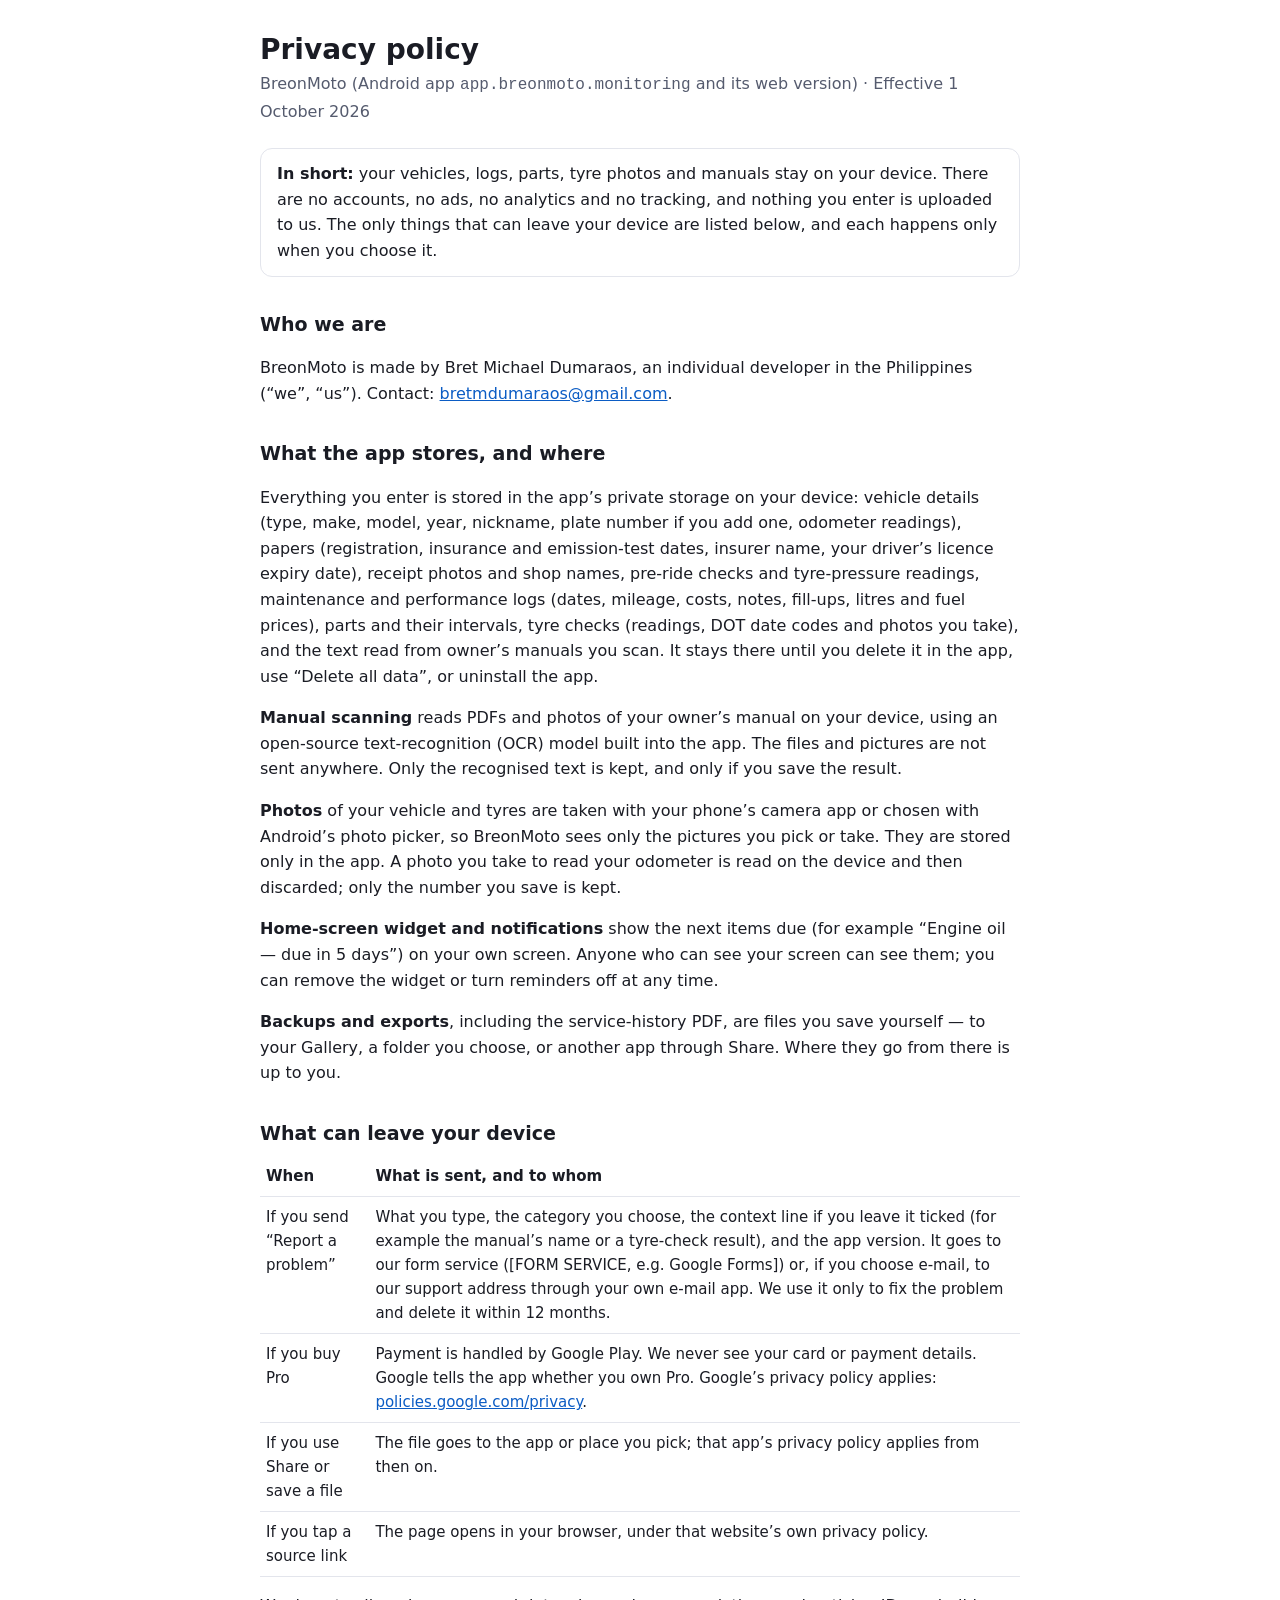
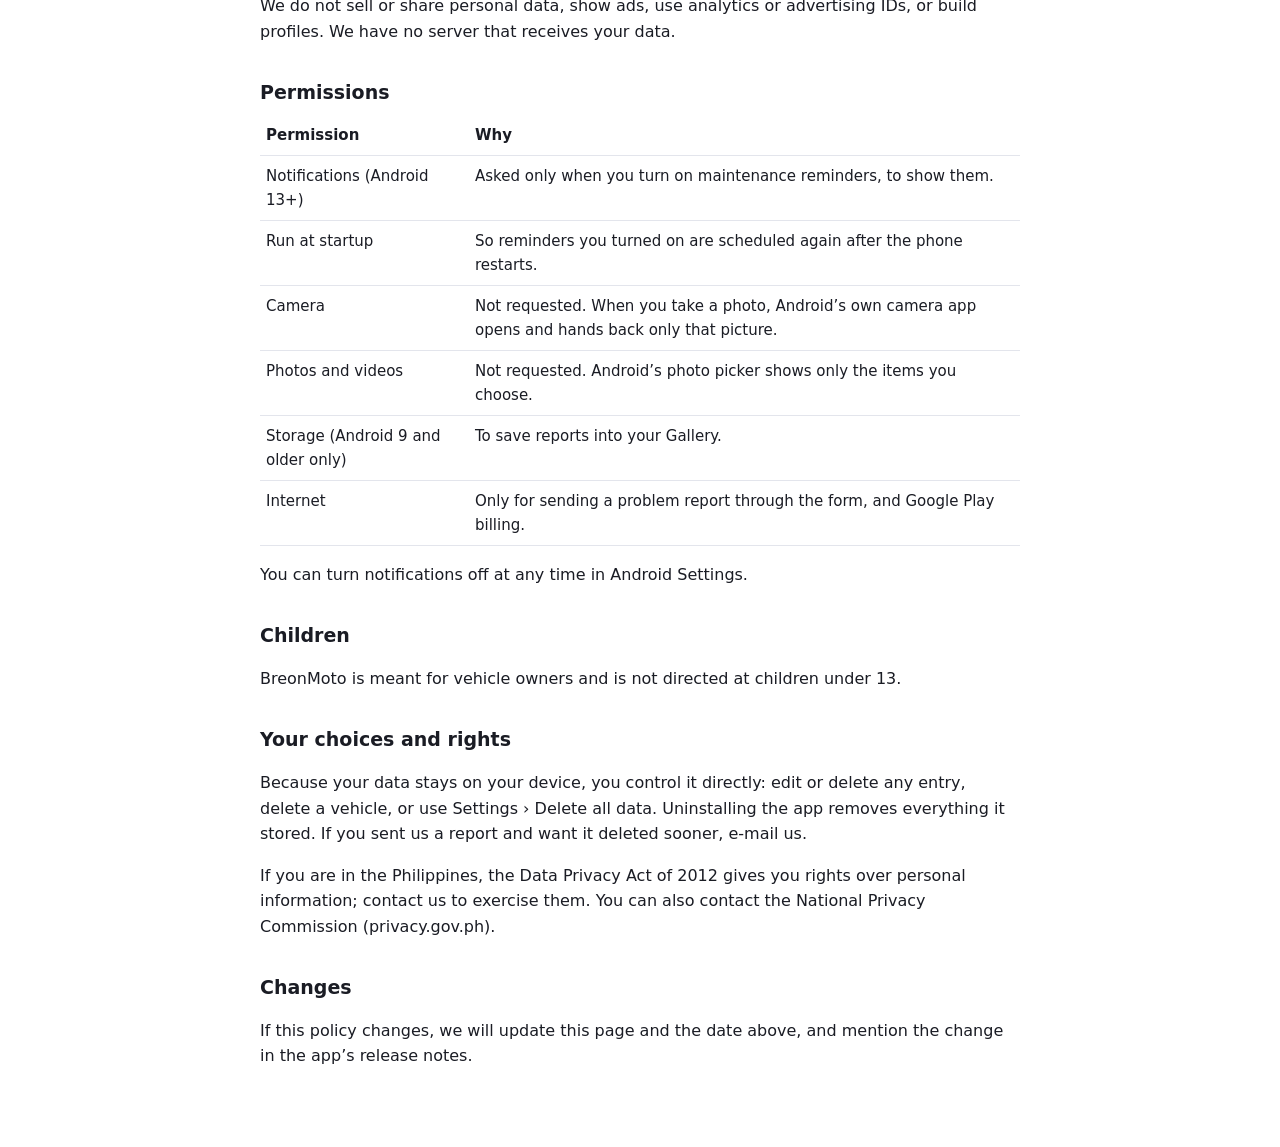
==== privacy.html @ 991e26ab "Add files via upload" ====
<!doctype html>
<html lang="en">
<head>
<meta charset="utf-8">
<meta name="viewport" content="width=device-width, initial-scale=1">
<title>Privacy policy · BreonMoto</title>
<style>
  :root { color-scheme: light dark; --fg: #1a1c24; --muted: #555b6e; --bg: #ffffff; --line: #e3e5ec; --accent: #0b5cc4; }
  @media (prefers-color-scheme: dark) { :root { --fg: #eef0f8; --muted: #a0a8c0; --bg: #0f1115; --line: #2a303b; --accent: #3fa9f5; } }
  body { margin: 0; background: var(--bg); color: var(--fg); font: 16px/1.6 system-ui, -apple-system, "Segoe UI", Roboto, sans-serif; }
  main { max-width: 760px; margin: 0 auto; padding: 32px 20px 64px; }
  h1 { font-size: 28px; line-height: 1.25; margin: 0 0 4px; }
  h2 { font-size: 19px; margin: 32px 0 8px; }
  .meta { color: var(--muted); margin: 0 0 24px; }
  a { color: var(--accent); }
  table { width: 100%; border-collapse: collapse; font-size: 15px; margin: 8px 0; }
  th, td { text-align: left; vertical-align: top; padding: 8px 6px; border-bottom: 1px solid var(--line); }
  .box { border: 1px solid var(--line); border-radius: 12px; padding: 12px 16px; }
</style>
</head>
<body>
<main>
<h1>Privacy policy</h1>
<p class="meta">BreonMoto (Android app <code>app.breonmoto.monitoring</code> and its web version) · Effective 1 October 2026</p>

<div class="box"><b>In short:</b> your vehicles, logs, parts, tyre photos and manuals stay on your device. There are no accounts, no ads, no analytics and no tracking, and nothing you enter is uploaded to us. The only things that can leave your device are listed below, and each happens only when you choose it.</div>

<h2>Who we are</h2>
<p>BreonMoto is made by Bret Michael Dumaraos, an individual developer in the Philippines (“we”, “us”). Contact: <a href="mailto:bretmdumaraos@gmail.com">bretmdumaraos@gmail.com</a>.</p>

<h2>What the app stores, and where</h2>
<p>Everything you enter is stored in the app’s private storage on your device: vehicle details (type, make, model, year, nickname, plate number if you add one, odometer readings), papers (registration, insurance and emission-test dates, insurer name, your driver’s licence expiry date), receipt photos and shop names, pre-ride checks and tyre-pressure readings, maintenance and performance logs (dates, mileage, costs, notes, fill-ups, litres and fuel prices), parts and their intervals, tyre checks (readings, DOT date codes and photos you take), and the text read from owner’s manuals you scan. It stays there until you delete it in the app, use “Delete all data”, or uninstall the app.</p>
<p><b>Manual scanning</b> reads PDFs and photos of your owner’s manual on your device, using an open-source text-recognition (OCR) model built into the app. The files and pictures are not sent anywhere. Only the recognised text is kept, and only if you save the result.</p>
<p><b>Photos</b> of your vehicle and tyres are taken with your phone’s camera app or chosen with Android’s photo picker, so BreonMoto sees only the pictures you pick or take. They are stored only in the app. A photo you take to read your odometer is read on the device and then discarded; only the number you save is kept.</p>
<p><b>Home-screen widget and notifications</b> show the next items due (for example “Engine oil — due in 5 days”) on your own screen. Anyone who can see your screen can see them; you can remove the widget or turn reminders off at any time.</p>
<p><b>Backups and exports</b>, including the service-history PDF, are files you save yourself — to your Gallery, a folder you choose, or another app through Share. Where they go from there is up to you.</p>

<h2>What can leave your device</h2>
<table>
  <tr><th>When</th><th>What is sent, and to whom</th></tr>
  <tr><td>If you send “Report a problem”</td><td>What you type, the category you choose, the context line if you leave it ticked (for example the manual’s name or a tyre-check result), and the app version. It goes to our form service ([FORM SERVICE, e.g. Google Forms]) or, if you choose e-mail, to our support address through your own e-mail app. We use it only to fix the problem and delete it within 12 months.</td></tr>
  <tr><td>If you buy Pro</td><td>Payment is handled by Google Play. We never see your card or payment details. Google tells the app whether you own Pro. Google’s privacy policy applies: <a href="https://policies.google.com/privacy">policies.google.com/privacy</a>.</td></tr>
  <tr><td>If you use Share or save a file</td><td>The file goes to the app or place you pick; that app’s privacy policy applies from then on.</td></tr>
  <tr><td>If you tap a source link</td><td>The page opens in your browser, under that website’s own privacy policy.</td></tr>
</table>
<p>We do not sell or share personal data, show ads, use analytics or advertising IDs, or build profiles. We have no server that receives your data.</p>

<h2>Permissions</h2>
<table>
  <tr><th>Permission</th><th>Why</th></tr>
  <tr><td>Notifications (Android 13+)</td><td>Asked only when you turn on maintenance reminders, to show them.</td></tr>
  <tr><td>Run at startup</td><td>So reminders you turned on are scheduled again after the phone restarts.</td></tr>
  <tr><td>Camera</td><td>Not requested. When you take a photo, Android’s own camera app opens and hands back only that picture.</td></tr>
  <tr><td>Photos and videos</td><td>Not requested. Android’s photo picker shows only the items you choose.</td></tr>
  <tr><td>Storage (Android 9 and older only)</td><td>To save reports into your Gallery.</td></tr>
  <tr><td>Internet</td><td>Only for sending a problem report through the form, and Google Play billing.</td></tr>
</table>
<p>You can turn notifications off at any time in Android Settings.</p>

<h2>Children</h2>
<p>BreonMoto is meant for vehicle owners and is not directed at children under 13.</p>

<h2>Your choices and rights</h2>
<p>Because your data stays on your device, you control it directly: edit or delete any entry, delete a vehicle, or use Settings › Delete all data. Uninstalling the app removes everything it stored. If you sent us a report and want it deleted sooner, e-mail us.</p>
<p>If you are in the Philippines, the Data Privacy Act of 2012 gives you rights over personal information; contact us to exercise them. You can also contact the National Privacy Commission (privacy.gov.ph).</p>

<h2>Changes</h2>
<p>If this policy changes, we will update this page and the date above, and mention the change in the app’s release notes.</p>
</main>
</body>
</html>
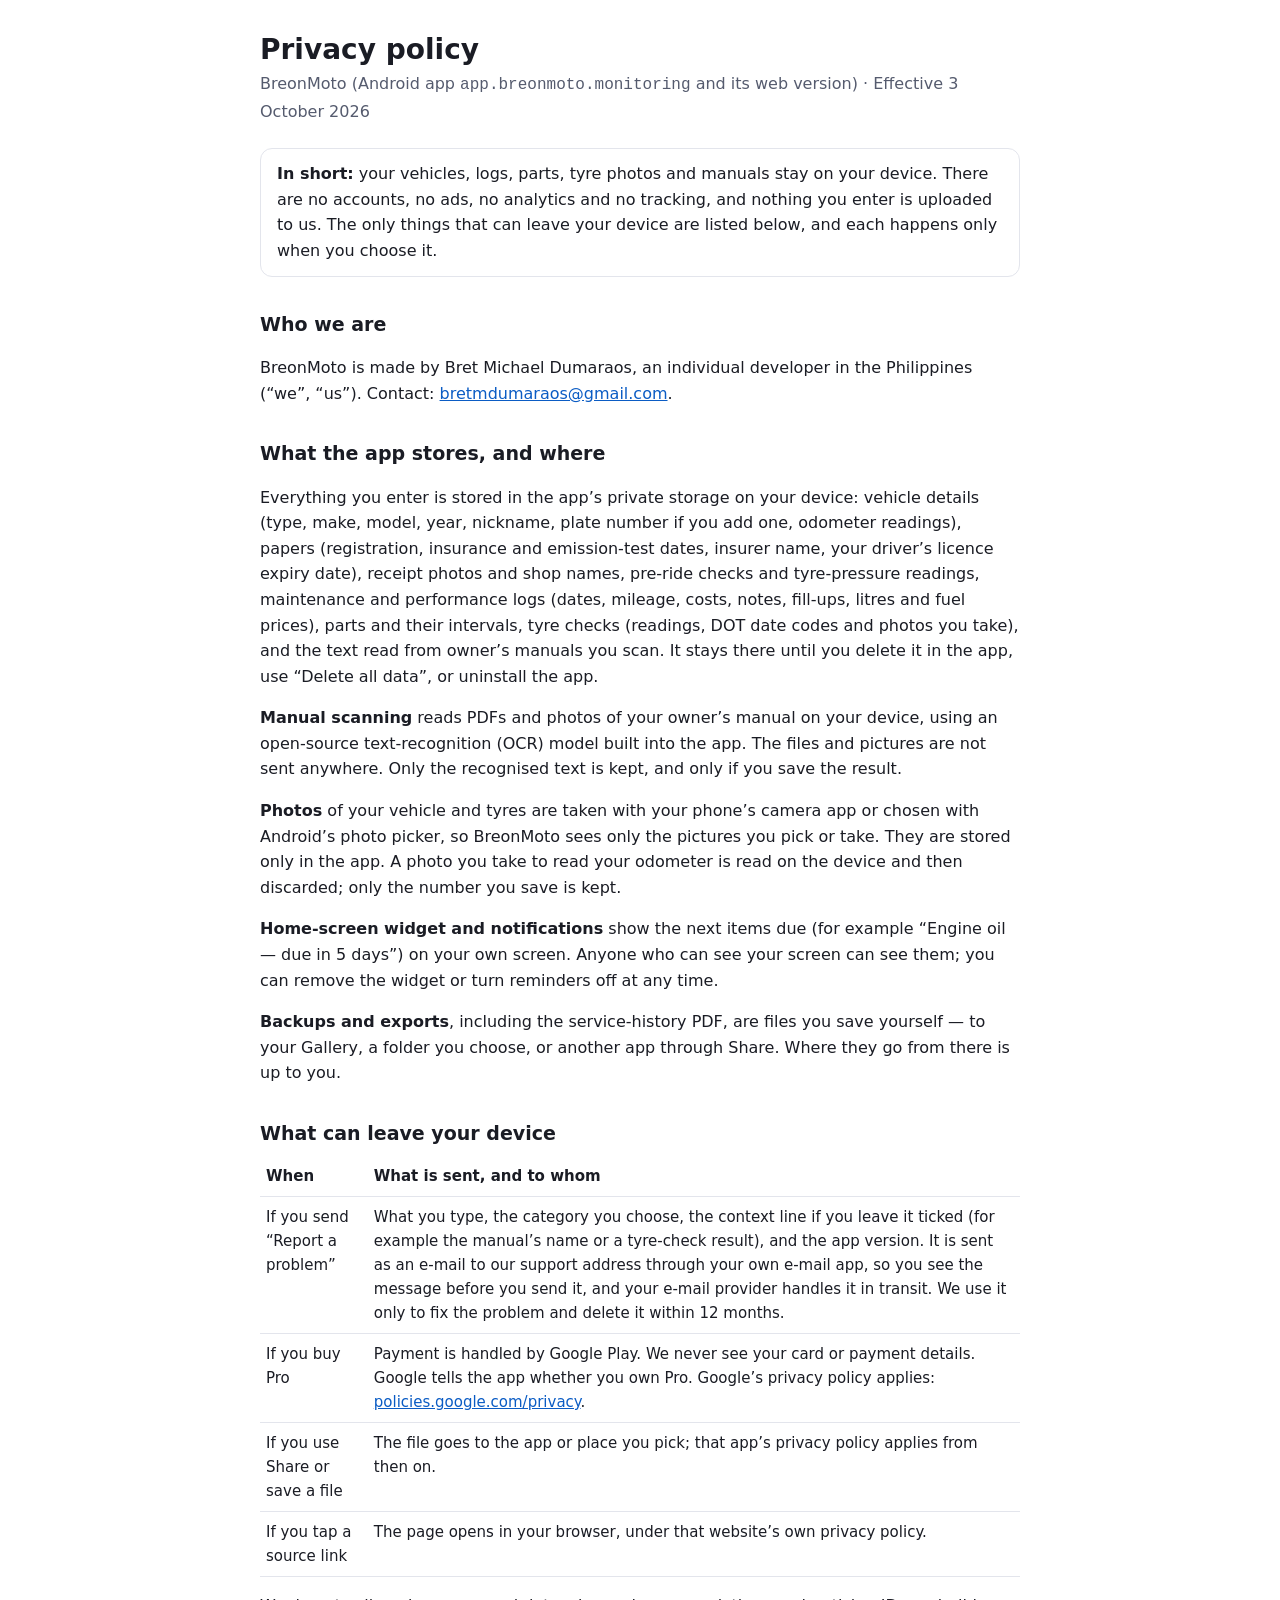
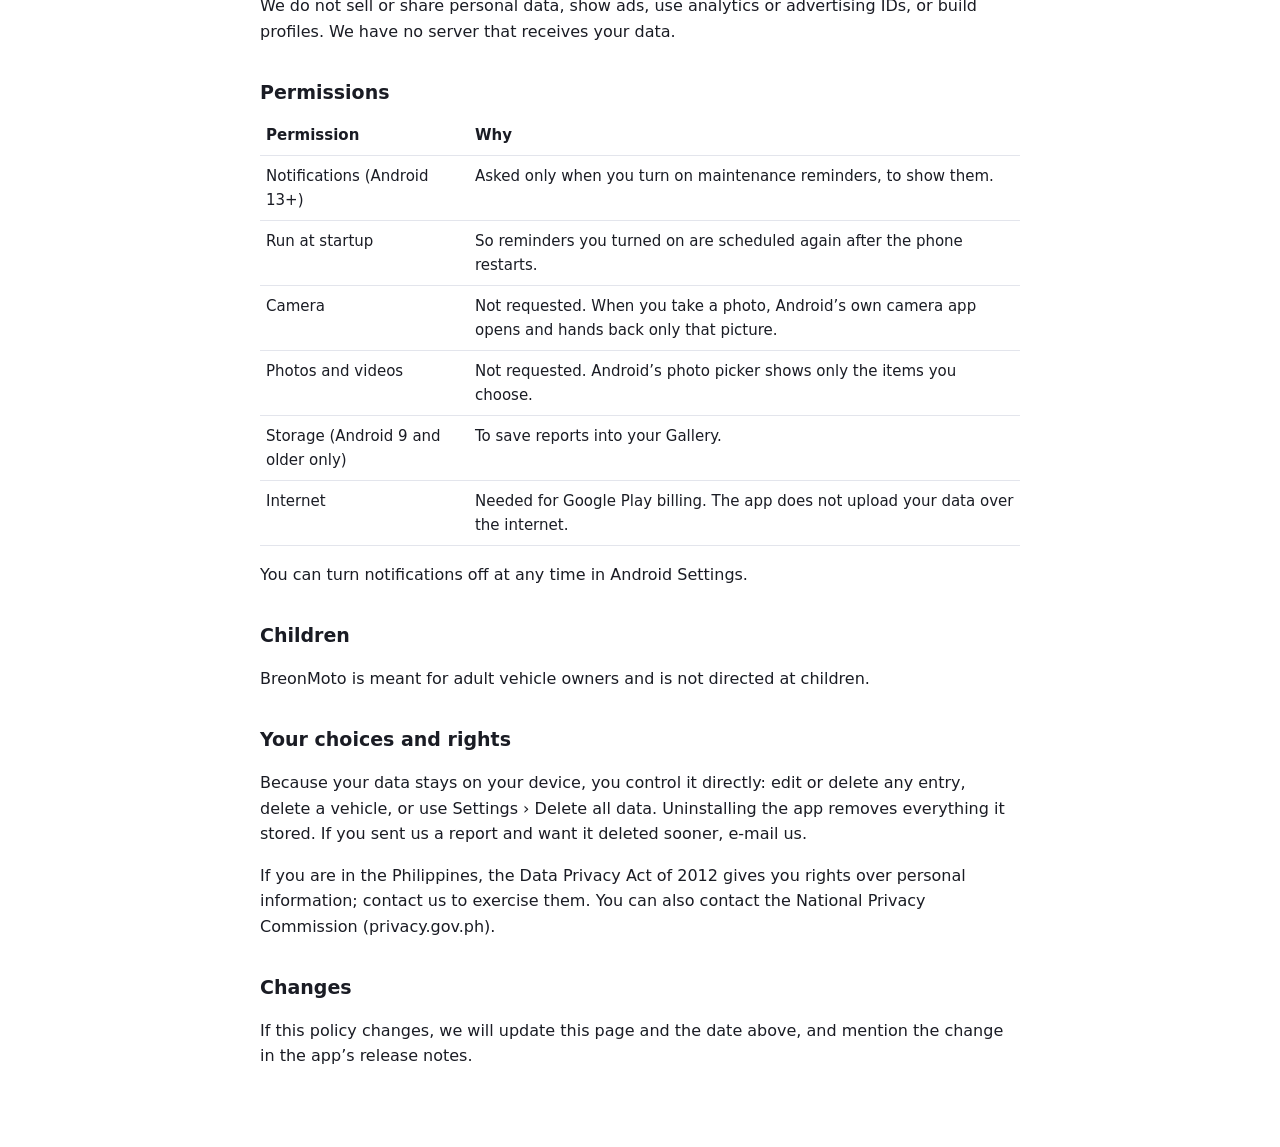
==== commit 95af22aa: "Add files via upload" ====
--- a/privacy.html
+++ b/privacy.html
@@ -21,7 +21,7 @@
 <body>
 <main>
 <h1>Privacy policy</h1>
-<p class="meta">BreonMoto (Android app <code>app.breonmoto.monitoring</code> and its web version) · Effective 1 October 2026</p>
+<p class="meta">BreonMoto (Android app <code>app.breonmoto.monitoring</code> and its web version) · Effective 3 October 2026</p>
 
 <div class="box"><b>In short:</b> your vehicles, logs, parts, tyre photos and manuals stay on your device. There are no accounts, no ads, no analytics and no tracking, and nothing you enter is uploaded to us. The only things that can leave your device are listed below, and each happens only when you choose it.</div>
 
@@ -38,7 +38,7 @@
 <h2>What can leave your device</h2>
 <table>
   <tr><th>When</th><th>What is sent, and to whom</th></tr>
-  <tr><td>If you send “Report a problem”</td><td>What you type, the category you choose, the context line if you leave it ticked (for example the manual’s name or a tyre-check result), and the app version. It goes to our form service ([FORM SERVICE, e.g. Google Forms]) or, if you choose e-mail, to our support address through your own e-mail app. We use it only to fix the problem and delete it within 12 months.</td></tr>
+  <tr><td>If you send “Report a problem”</td><td>What you type, the category you choose, the context line if you leave it ticked (for example the manual’s name or a tyre-check result), and the app version. It is sent as an e-mail to our support address through your own e-mail app, so you see the message before you send it, and your e-mail provider handles it in transit. We use it only to fix the problem and delete it within 12 months.</td></tr>
   <tr><td>If you buy Pro</td><td>Payment is handled by Google Play. We never see your card or payment details. Google tells the app whether you own Pro. Google’s privacy policy applies: <a href="https://policies.google.com/privacy">policies.google.com/privacy</a>.</td></tr>
   <tr><td>If you use Share or save a file</td><td>The file goes to the app or place you pick; that app’s privacy policy applies from then on.</td></tr>
   <tr><td>If you tap a source link</td><td>The page opens in your browser, under that website’s own privacy policy.</td></tr>
@@ -53,12 +53,12 @@
   <tr><td>Camera</td><td>Not requested. When you take a photo, Android’s own camera app opens and hands back only that picture.</td></tr>
   <tr><td>Photos and videos</td><td>Not requested. Android’s photo picker shows only the items you choose.</td></tr>
   <tr><td>Storage (Android 9 and older only)</td><td>To save reports into your Gallery.</td></tr>
-  <tr><td>Internet</td><td>Only for sending a problem report through the form, and Google Play billing.</td></tr>
+  <tr><td>Internet</td><td>Needed for Google Play billing. The app does not upload your data over the internet.</td></tr>
 </table>
 <p>You can turn notifications off at any time in Android Settings.</p>
 
 <h2>Children</h2>
-<p>BreonMoto is meant for vehicle owners and is not directed at children under 13.</p>
+<p>BreonMoto is meant for adult vehicle owners and is not directed at children.</p>
 
 <h2>Your choices and rights</h2>
 <p>Because your data stays on your device, you control it directly: edit or delete any entry, delete a vehicle, or use Settings › Delete all data. Uninstalling the app removes everything it stored. If you sent us a report and want it deleted sooner, e-mail us.</p>
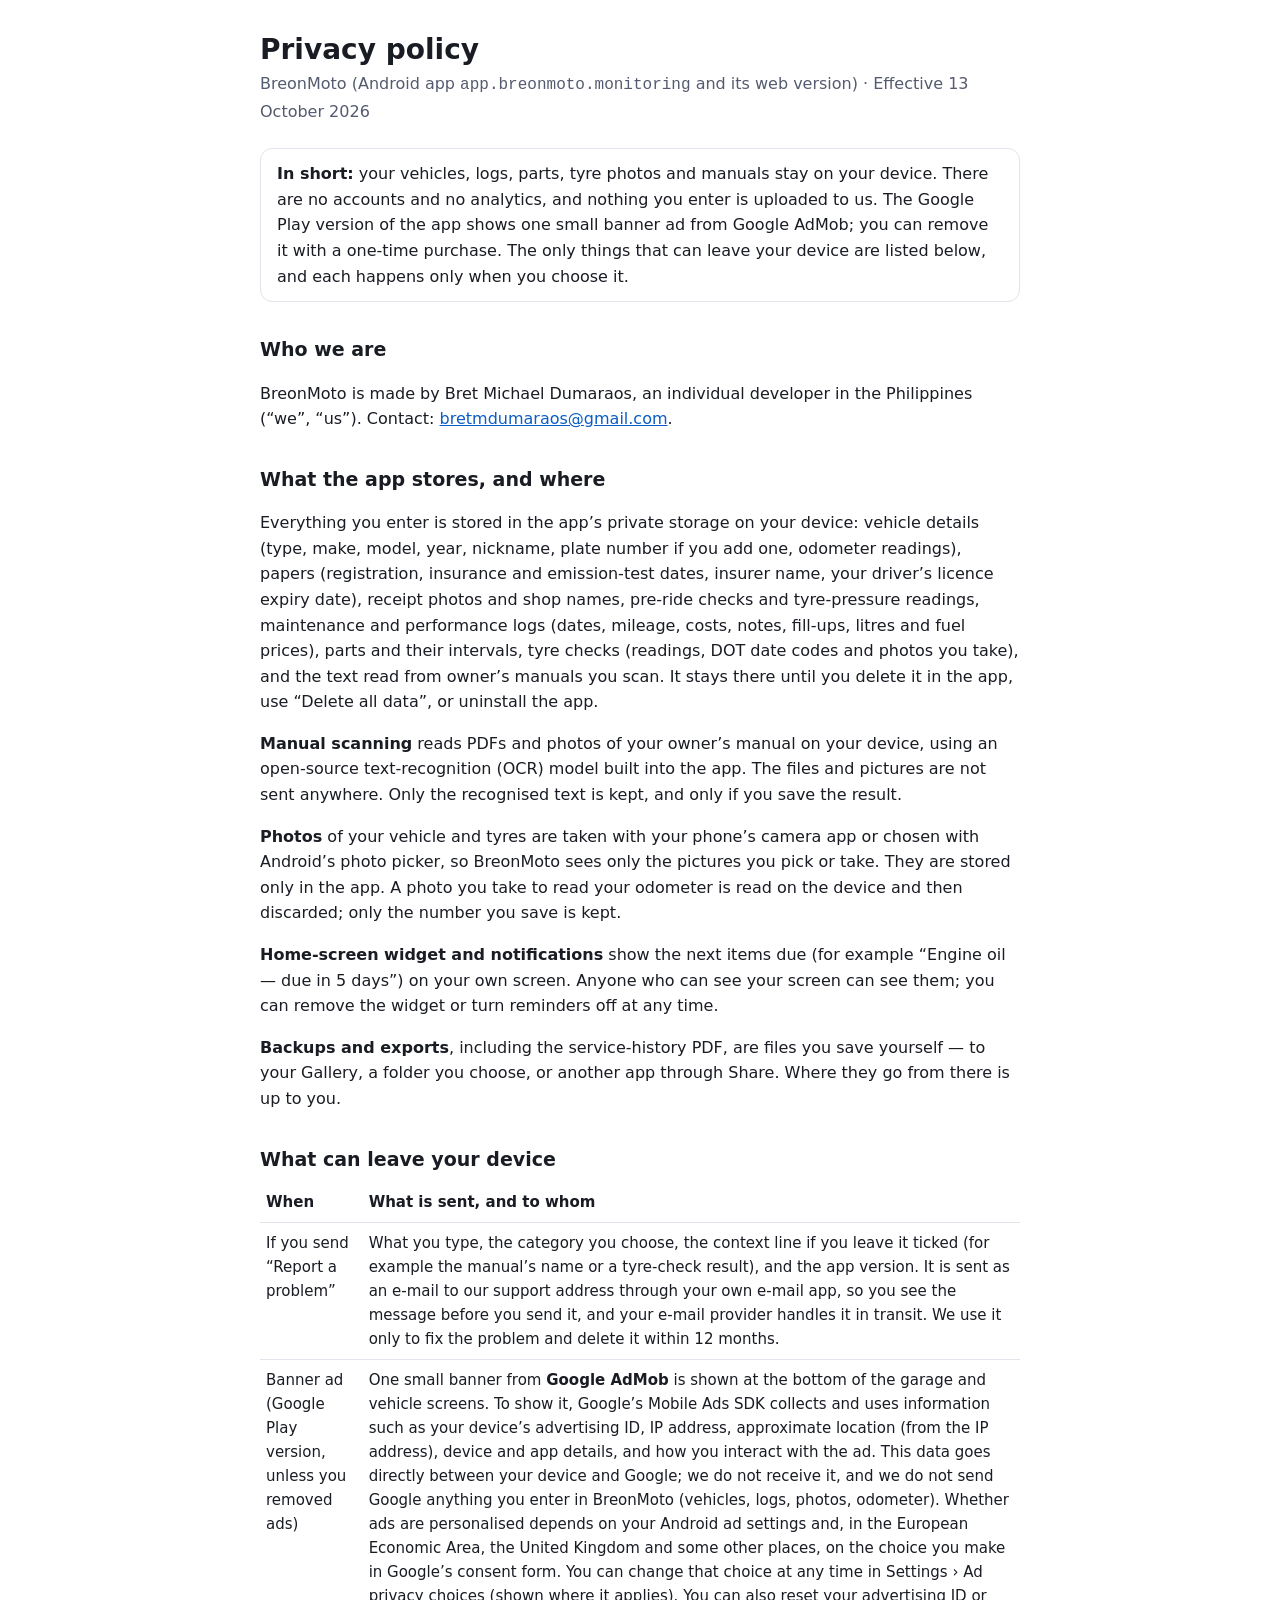
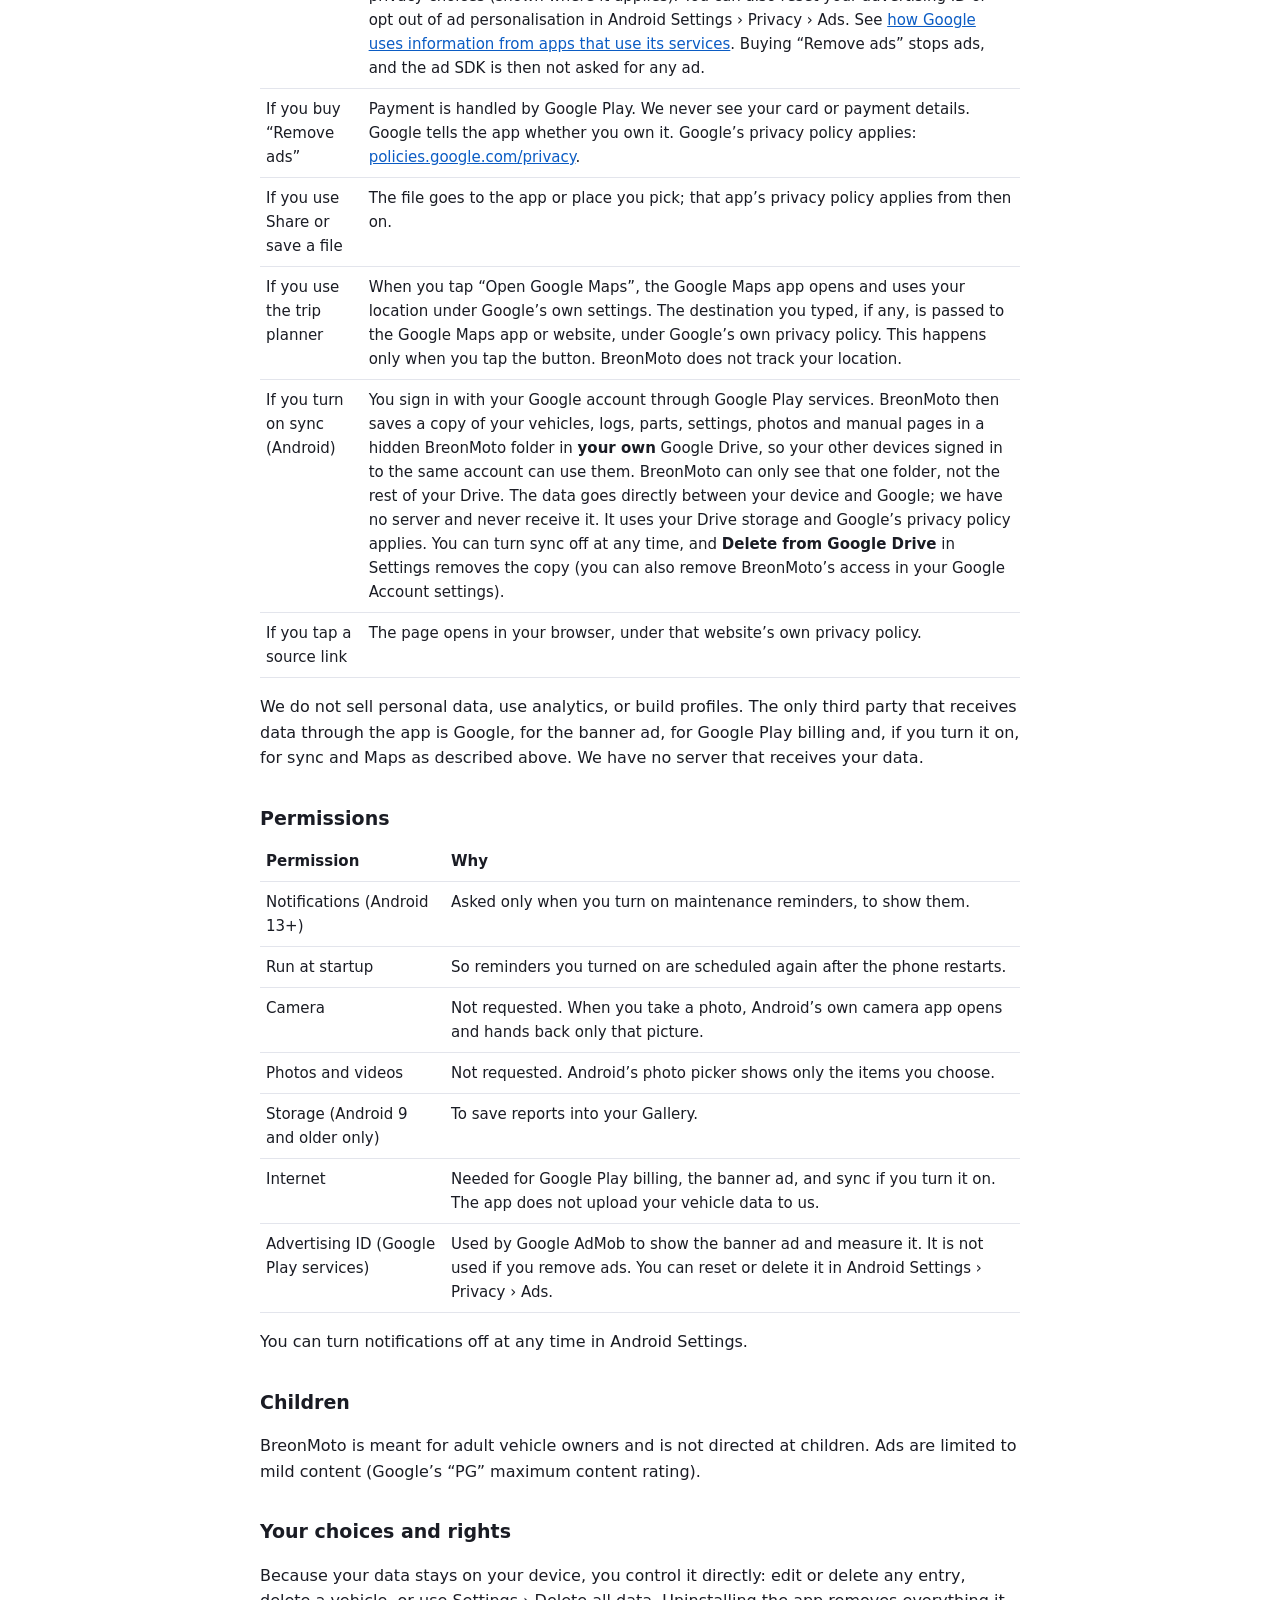
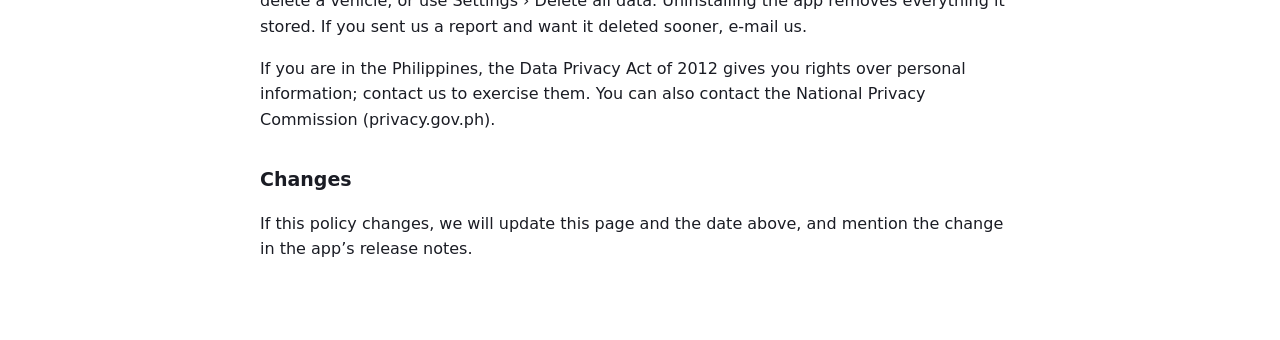
==== commit 809aa5e8: "Add files via upload" ====
--- a/privacy.html
+++ b/privacy.html
@@ -21,9 +21,9 @@
 <body>
 <main>
 <h1>Privacy policy</h1>
-<p class="meta">BreonMoto (Android app <code>app.breonmoto.monitoring</code> and its web version) · Effective 3 October 2026</p>
+<p class="meta">BreonMoto (Android app <code>app.breonmoto.monitoring</code> and its web version) · Effective 13 October 2026</p>
 
-<div class="box"><b>In short:</b> your vehicles, logs, parts, tyre photos and manuals stay on your device. There are no accounts, no ads, no analytics and no tracking, and nothing you enter is uploaded to us. The only things that can leave your device are listed below, and each happens only when you choose it.</div>
+<div class="box"><b>In short:</b> your vehicles, logs, parts, tyre photos and manuals stay on your device. There are no accounts and no analytics, and nothing you enter is uploaded to us. The Google Play version of the app shows one small banner ad from Google AdMob; you can remove it with a one-time purchase. The only things that can leave your device are listed below, and each happens only when you choose it.</div>
 
 <h2>Who we are</h2>
 <p>BreonMoto is made by Bret Michael Dumaraos, an individual developer in the Philippines (“we”, “us”). Contact: <a href="mailto:bretmdumaraos@gmail.com">bretmdumaraos@gmail.com</a>.</p>
@@ -39,11 +39,14 @@
 <table>
   <tr><th>When</th><th>What is sent, and to whom</th></tr>
   <tr><td>If you send “Report a problem”</td><td>What you type, the category you choose, the context line if you leave it ticked (for example the manual’s name or a tyre-check result), and the app version. It is sent as an e-mail to our support address through your own e-mail app, so you see the message before you send it, and your e-mail provider handles it in transit. We use it only to fix the problem and delete it within 12 months.</td></tr>
-  <tr><td>If you buy Pro</td><td>Payment is handled by Google Play. We never see your card or payment details. Google tells the app whether you own Pro. Google’s privacy policy applies: <a href="https://policies.google.com/privacy">policies.google.com/privacy</a>.</td></tr>
+  <tr><td>Banner ad (Google Play version, unless you removed ads)</td><td>One small banner from <b>Google AdMob</b> is shown at the bottom of the garage and vehicle screens. To show it, Google’s Mobile Ads SDK collects and uses information such as your device’s advertising ID, IP address, approximate location (from the IP address), device and app details, and how you interact with the ad. This data goes directly between your device and Google; we do not receive it, and we do not send Google anything you enter in BreonMoto (vehicles, logs, photos, odometer). Whether ads are personalised depends on your Android ad settings and, in the European Economic Area, the United Kingdom and some other places, on the choice you make in Google’s consent form. You can change that choice at any time in Settings › Ad privacy choices (shown where it applies). You can also reset your advertising ID or opt out of ad personalisation in Android Settings › Privacy › Ads. See <a href="https://policies.google.com/technologies/partner-sites">how Google uses information from apps that use its services</a>. Buying “Remove ads” stops ads, and the ad SDK is then not asked for any ad.</td></tr>
+  <tr><td>If you buy “Remove ads”</td><td>Payment is handled by Google Play. We never see your card or payment details. Google tells the app whether you own it. Google’s privacy policy applies: <a href="https://policies.google.com/privacy">policies.google.com/privacy</a>.</td></tr>
   <tr><td>If you use Share or save a file</td><td>The file goes to the app or place you pick; that app’s privacy policy applies from then on.</td></tr>
+  <tr><td>If you use the trip planner</td><td>When you tap “Open Google Maps”, the Google Maps app opens and uses your location under Google’s own settings. The destination you typed, if any, is passed to the Google Maps app or website, under Google’s own privacy policy. This happens only when you tap the button. BreonMoto does not track your location.</td></tr>
+  <tr><td>If you turn on sync (Android)</td><td>You sign in with your Google account through Google Play services. BreonMoto then saves a copy of your vehicles, logs, parts, settings, photos and manual pages in a hidden BreonMoto folder in <b>your own</b> Google Drive, so your other devices signed in to the same account can use them. BreonMoto can only see that one folder, not the rest of your Drive. The data goes directly between your device and Google; we have no server and never receive it. It uses your Drive storage and Google’s privacy policy applies. You can turn sync off at any time, and <b>Delete from Google Drive</b> in Settings removes the copy (you can also remove BreonMoto’s access in your Google Account settings).</td></tr>
   <tr><td>If you tap a source link</td><td>The page opens in your browser, under that website’s own privacy policy.</td></tr>
 </table>
-<p>We do not sell or share personal data, show ads, use analytics or advertising IDs, or build profiles. We have no server that receives your data.</p>
+<p>We do not sell personal data, use analytics, or build profiles. The only third party that receives data through the app is Google, for the banner ad, for Google Play billing and, if you turn it on, for sync and Maps as described above. We have no server that receives your data.</p>
 
 <h2>Permissions</h2>
 <table>
@@ -53,12 +56,13 @@
   <tr><td>Camera</td><td>Not requested. When you take a photo, Android’s own camera app opens and hands back only that picture.</td></tr>
   <tr><td>Photos and videos</td><td>Not requested. Android’s photo picker shows only the items you choose.</td></tr>
   <tr><td>Storage (Android 9 and older only)</td><td>To save reports into your Gallery.</td></tr>
-  <tr><td>Internet</td><td>Needed for Google Play billing. The app does not upload your data over the internet.</td></tr>
+  <tr><td>Internet</td><td>Needed for Google Play billing, the banner ad, and sync if you turn it on. The app does not upload your vehicle data to us.</td></tr>
+  <tr><td>Advertising ID (Google Play services)</td><td>Used by Google AdMob to show the banner ad and measure it. It is not used if you remove ads. You can reset or delete it in Android Settings › Privacy › Ads.</td></tr>
 </table>
 <p>You can turn notifications off at any time in Android Settings.</p>
 
 <h2>Children</h2>
-<p>BreonMoto is meant for adult vehicle owners and is not directed at children.</p>
+<p>BreonMoto is meant for adult vehicle owners and is not directed at children. Ads are limited to mild content (Google’s “PG” maximum content rating).</p>
 
 <h2>Your choices and rights</h2>
 <p>Because your data stays on your device, you control it directly: edit or delete any entry, delete a vehicle, or use Settings › Delete all data. Uninstalling the app removes everything it stored. If you sent us a report and want it deleted sooner, e-mail us.</p>
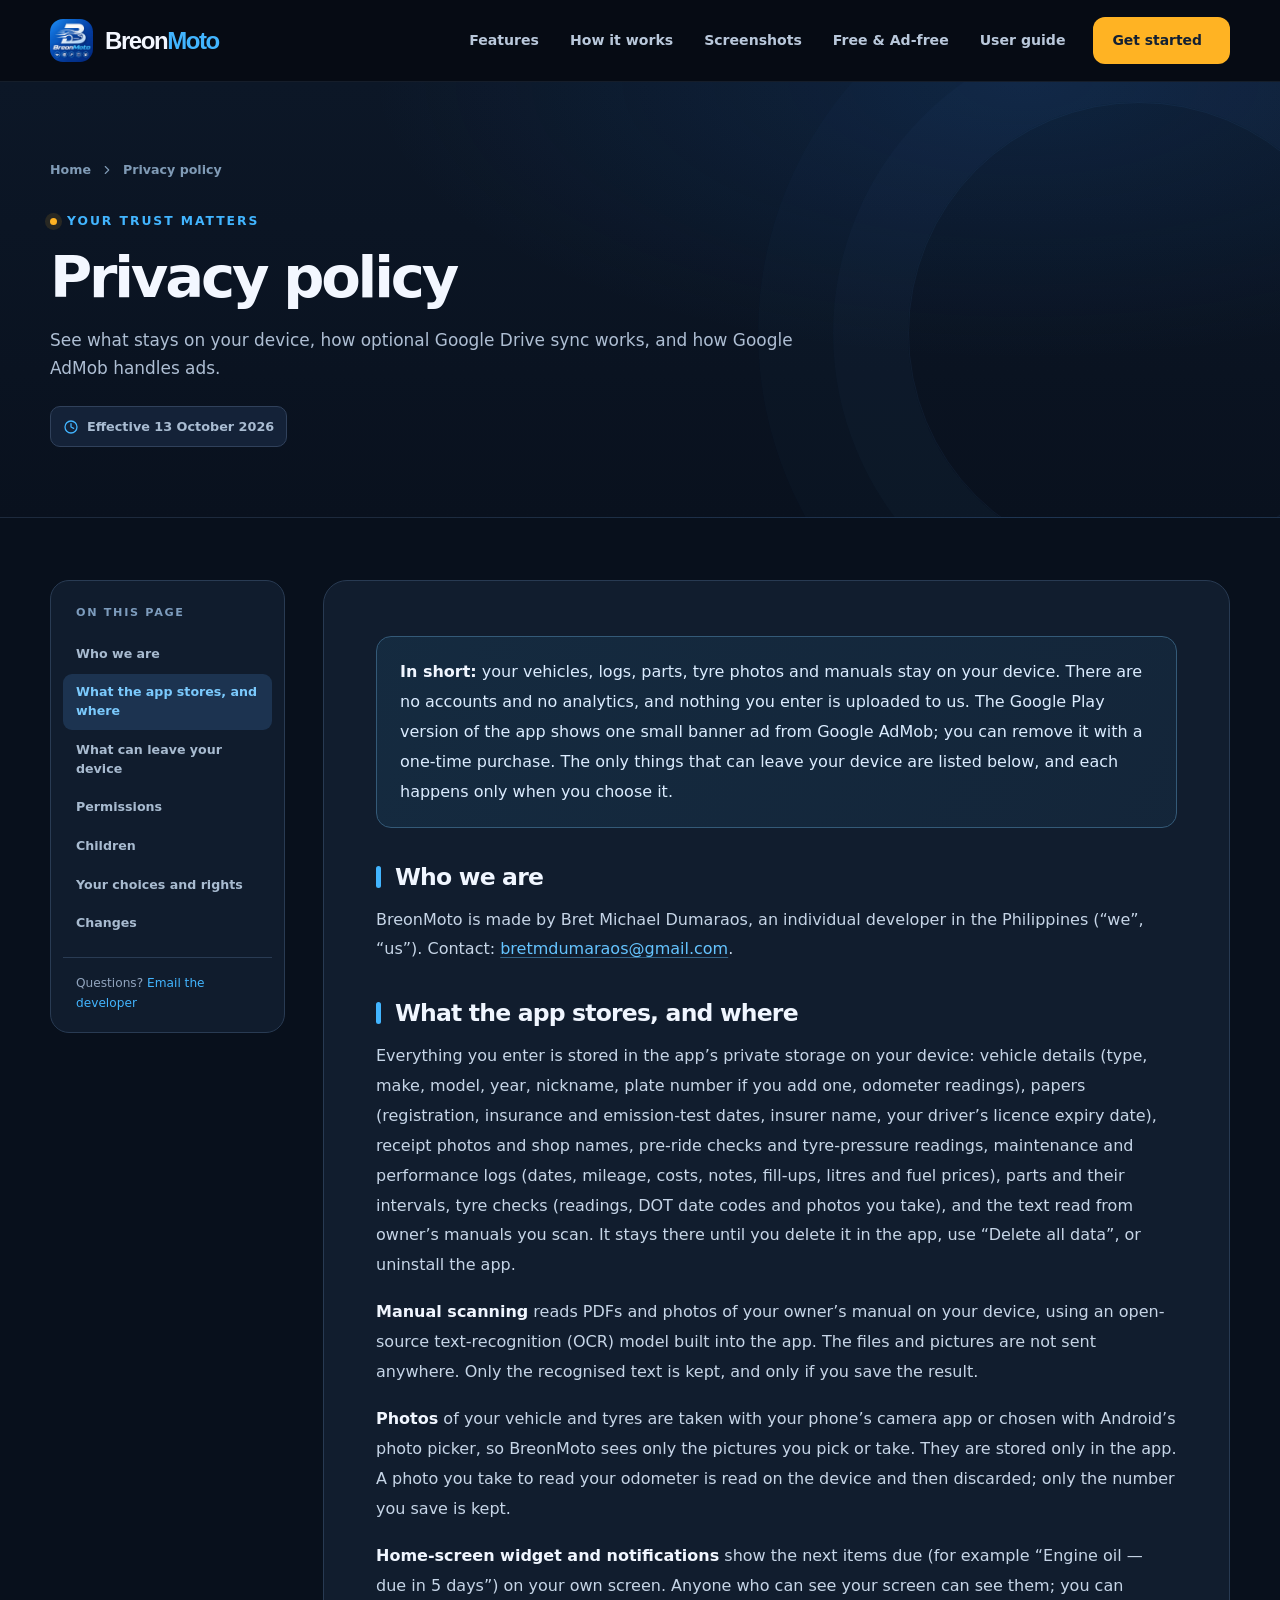
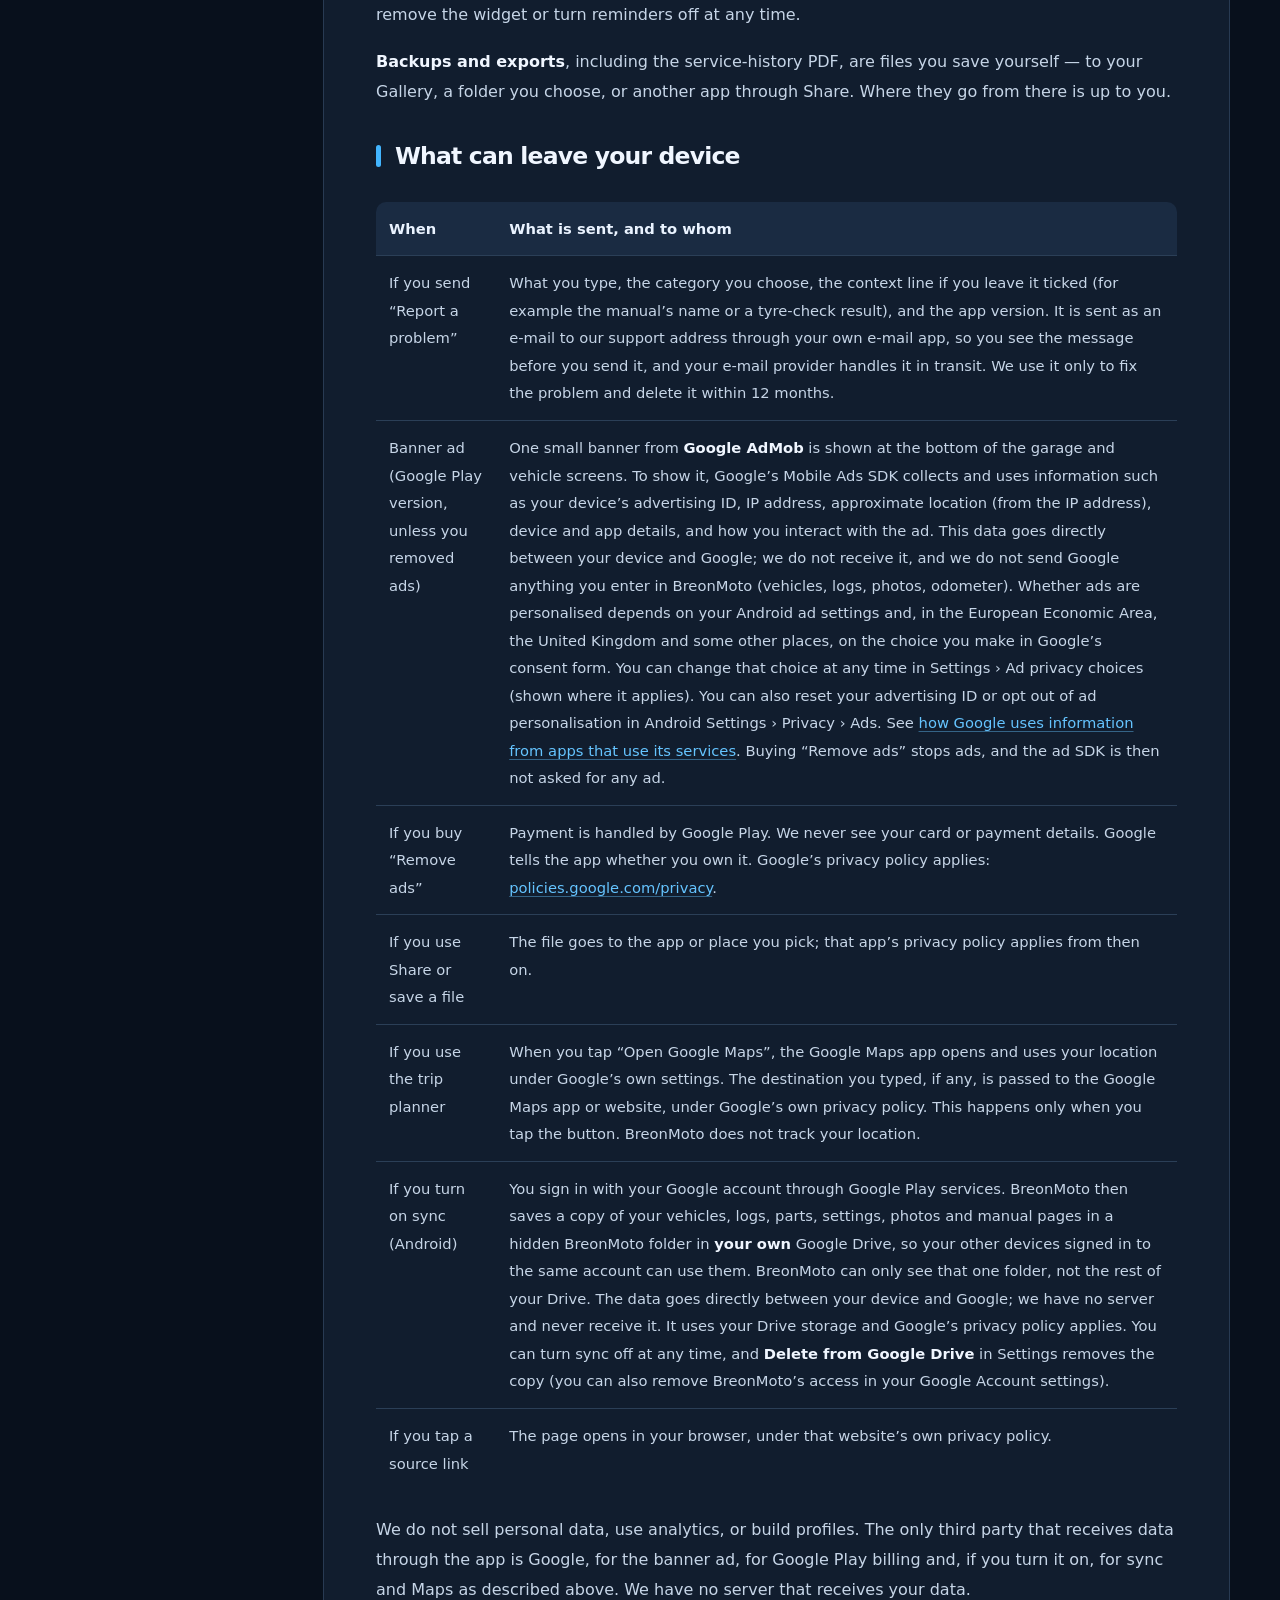
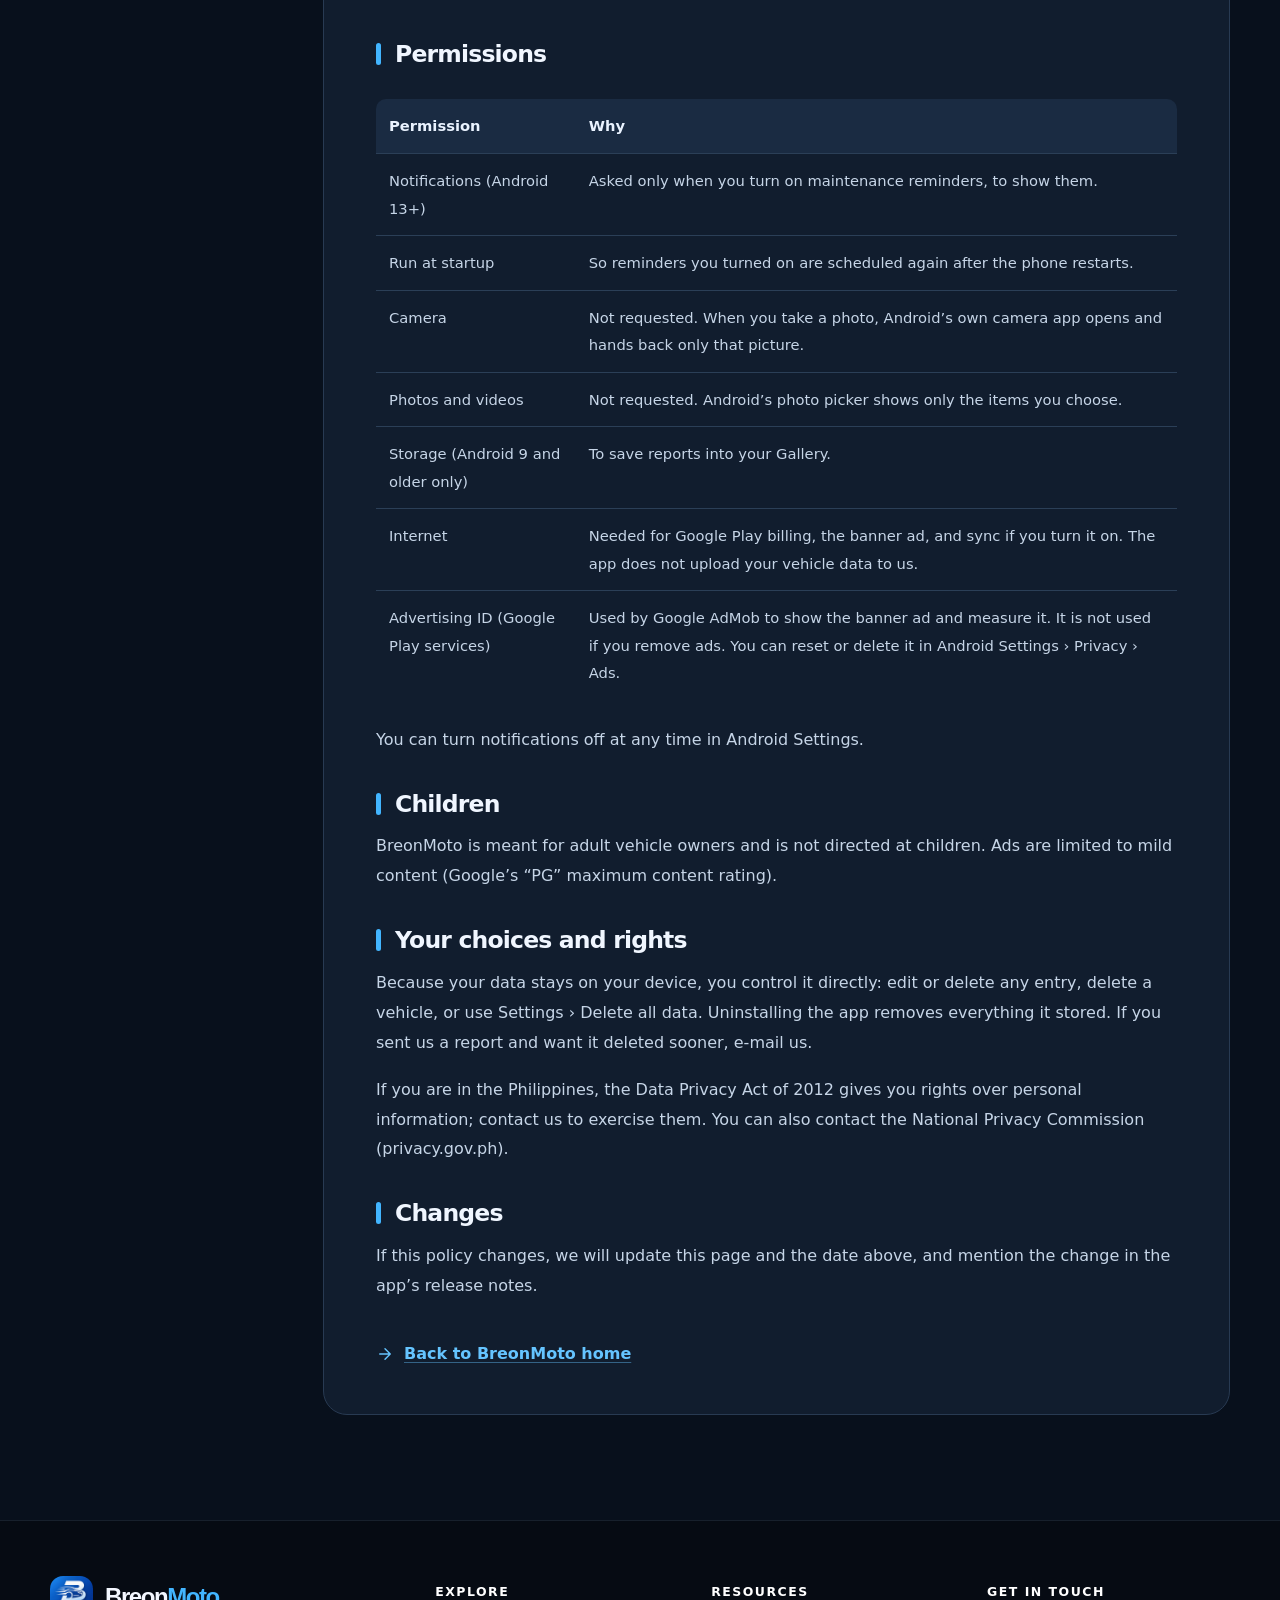
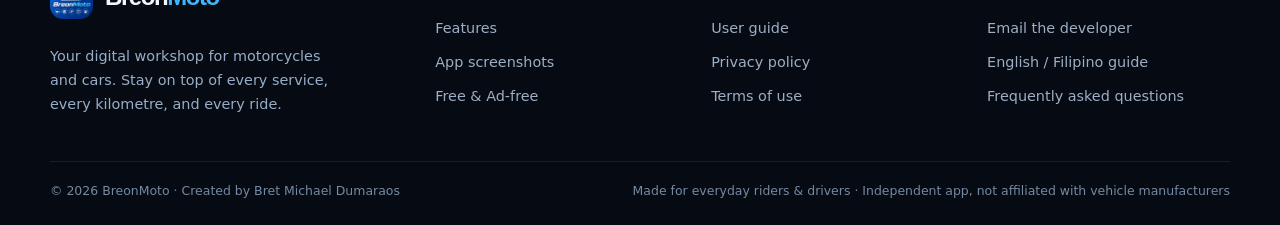
==== commit 50ee50cc: "Add files via upload" ====
--- a/privacy.html
+++ b/privacy.html
@@ -1,75 +1,57 @@
-<!doctype html>
-<html lang="en">
-<head>
-<meta charset="utf-8">
-<meta name="viewport" content="width=device-width, initial-scale=1">
-<title>Privacy policy · BreonMoto</title>
-<style>
-  :root { color-scheme: light dark; --fg: #1a1c24; --muted: #555b6e; --bg: #ffffff; --line: #e3e5ec; --accent: #0b5cc4; }
-  @media (prefers-color-scheme: dark) { :root { --fg: #eef0f8; --muted: #a0a8c0; --bg: #0f1115; --line: #2a303b; --accent: #3fa9f5; } }
-  body { margin: 0; background: var(--bg); color: var(--fg); font: 16px/1.6 system-ui, -apple-system, "Segoe UI", Roboto, sans-serif; }
-  main { max-width: 760px; margin: 0 auto; padding: 32px 20px 64px; }
-  h1 { font-size: 28px; line-height: 1.25; margin: 0 0 4px; }
-  h2 { font-size: 19px; margin: 32px 0 8px; }
-  .meta { color: var(--muted); margin: 0 0 24px; }
-  a { color: var(--accent); }
-  table { width: 100%; border-collapse: collapse; font-size: 15px; margin: 8px 0; }
-  th, td { text-align: left; vertical-align: top; padding: 8px 6px; border-bottom: 1px solid var(--line); }
-  .box { border: 1px solid var(--line); border-radius: 12px; padding: 12px 16px; }
-</style>
-</head>
-<body>
-<main>
-<h1>Privacy policy</h1>
-<p class="meta">BreonMoto (Android app <code>app.breonmoto.monitoring</code> and its web version) · Effective 13 October 2026</p>
+<!doctype html><html lang="en"><head><meta charset="utf-8"><meta name="viewport" content="width=device-width,initial-scale=1"><meta name="theme-color" content="#070c15"><meta name="description" content="See what stays on your device, how optional Google Drive sync works, and how Google AdMob handles ads."><meta property="og:type" content="website"><meta property="og:title" content="Privacy policy | BreonMoto"><meta property="og:description" content="See what stays on your device, how optional Google Drive sync works, and how Google AdMob handles ads."><meta property="og:image" content="assets/social-preview.jpg"><meta name="twitter:card" content="summary_large_image"><link rel="icon" type="image/png" sizes="192x192" href="assets/favicon.png"><link rel="stylesheet" href="assets/styles.css"><script defer src="assets/site.js"></script><title>Privacy policy | BreonMoto</title></head><body class="legal-page"><a class="visually-hidden skip-link" href="#main">Skip to main content</a>
+<header class="site-header"><div class="container header-inner">
+<a class="brand" href="index.html" aria-label="BreonMoto home"><img src="assets/favicon.png" alt="" width="43" height="43"><span class="brand-text">Breon<span>Moto</span></span></a>
+<nav class="main-nav" id="main-navigation" data-main-nav aria-label="Main navigation"><a href="index.html#features">Features</a><a href="index.html#how-it-works">How it works</a><a href="index.html#screenshots">Screenshots</a><a href="index.html#pricing">Free & Ad-free</a><a href="user-guide.html">User guide</a></nav>
+<a class="header-cta" href="user-guide.html">Get started <svg viewBox="0 0 24 24" fill="none" stroke="currentColor" stroke-width="1.9" stroke-linecap="round" stroke-linejoin="round" aria-hidden="true"><path d="M7 17 17 7M8 7h9v9"/></svg></a>
+<button class="mobile-menu-toggle" type="button" aria-label="Open navigation menu" aria-controls="main-navigation" aria-expanded="false" data-menu-toggle><svg viewBox="0 0 24 24" fill="none" stroke="currentColor" stroke-width="1.9" stroke-linecap="round" stroke-linejoin="round" aria-hidden="true"><path d="M4 7h16M4 12h16M4 17h16"/></svg></button>
+</div></header><main id="main"><section class="interior-hero"><div class="container"><div class="breadcrumb"><a href="index.html">Home</a><svg viewBox="0 0 24 24" fill="none" stroke="currentColor" stroke-width="1.9" stroke-linecap="round" stroke-linejoin="round" aria-hidden="true"><path d="m9 18 6-6-6-6"/></svg><span>Privacy policy</span></div><div class="eyebrow">Your trust matters</div><h1>Privacy policy</h1><p>See what stays on your device, how optional Google Drive sync works, and how Google AdMob handles ads.</p><div class="meta-pill"><svg viewBox="0 0 24 24" fill="none" stroke="currentColor" stroke-width="1.9" stroke-linecap="round" stroke-linejoin="round" aria-hidden="true"><circle cx="12" cy="12" r="9"/><path d="M12 7v5l4 2"/></svg>Effective 13 October 2026</div></div></section>
+<div class="doc-area"><div class="container doc-layout"><aside class="doc-sidebar"><div class="toc-card"><div class="toc-title">On this page</div><nav aria-label="Privacy policy sections" class="toc-links"><a href="#who-we-are">Who we are</a><a href="#what-the-app-stores-and-where">What the app stores, and where</a><a href="#what-can-leave-your-device">What can leave your device</a><a href="#permissions">Permissions</a><a href="#children">Children</a><a href="#your-choices-and-rights">Your choices and rights</a><a href="#changes">Changes</a></nav><div class="toc-footer">Questions? <a href="mailto:bretmdumaraos@gmail.com">Email the developer</a></div></div></aside>
+<article class="doc-card">
+
 
 <div class="box"><b>In short:</b> your vehicles, logs, parts, tyre photos and manuals stay on your device. There are no accounts and no analytics, and nothing you enter is uploaded to us. The Google Play version of the app shows one small banner ad from Google AdMob; you can remove it with a one-time purchase. The only things that can leave your device are listed below, and each happens only when you choose it.</div>
-
-<h2>Who we are</h2>
+<h2 id="who-we-are">Who we are</h2>
 <p>BreonMoto is made by Bret Michael Dumaraos, an individual developer in the Philippines (“we”, “us”). Contact: <a href="mailto:bretmdumaraos@gmail.com">bretmdumaraos@gmail.com</a>.</p>
-
-<h2>What the app stores, and where</h2>
+<h2 id="what-the-app-stores-and-where">What the app stores, and where</h2>
 <p>Everything you enter is stored in the app’s private storage on your device: vehicle details (type, make, model, year, nickname, plate number if you add one, odometer readings), papers (registration, insurance and emission-test dates, insurer name, your driver’s licence expiry date), receipt photos and shop names, pre-ride checks and tyre-pressure readings, maintenance and performance logs (dates, mileage, costs, notes, fill-ups, litres and fuel prices), parts and their intervals, tyre checks (readings, DOT date codes and photos you take), and the text read from owner’s manuals you scan. It stays there until you delete it in the app, use “Delete all data”, or uninstall the app.</p>
 <p><b>Manual scanning</b> reads PDFs and photos of your owner’s manual on your device, using an open-source text-recognition (OCR) model built into the app. The files and pictures are not sent anywhere. Only the recognised text is kept, and only if you save the result.</p>
 <p><b>Photos</b> of your vehicle and tyres are taken with your phone’s camera app or chosen with Android’s photo picker, so BreonMoto sees only the pictures you pick or take. They are stored only in the app. A photo you take to read your odometer is read on the device and then discarded; only the number you save is kept.</p>
 <p><b>Home-screen widget and notifications</b> show the next items due (for example “Engine oil — due in 5 days”) on your own screen. Anyone who can see your screen can see them; you can remove the widget or turn reminders off at any time.</p>
 <p><b>Backups and exports</b>, including the service-history PDF, are files you save yourself — to your Gallery, a folder you choose, or another app through Share. Where they go from there is up to you.</p>
-
-<h2>What can leave your device</h2>
-<table>
-  <tr><th>When</th><th>What is sent, and to whom</th></tr>
-  <tr><td>If you send “Report a problem”</td><td>What you type, the category you choose, the context line if you leave it ticked (for example the manual’s name or a tyre-check result), and the app version. It is sent as an e-mail to our support address through your own e-mail app, so you see the message before you send it, and your e-mail provider handles it in transit. We use it only to fix the problem and delete it within 12 months.</td></tr>
-  <tr><td>Banner ad (Google Play version, unless you removed ads)</td><td>One small banner from <b>Google AdMob</b> is shown at the bottom of the garage and vehicle screens. To show it, Google’s Mobile Ads SDK collects and uses information such as your device’s advertising ID, IP address, approximate location (from the IP address), device and app details, and how you interact with the ad. This data goes directly between your device and Google; we do not receive it, and we do not send Google anything you enter in BreonMoto (vehicles, logs, photos, odometer). Whether ads are personalised depends on your Android ad settings and, in the European Economic Area, the United Kingdom and some other places, on the choice you make in Google’s consent form. You can change that choice at any time in Settings › Ad privacy choices (shown where it applies). You can also reset your advertising ID or opt out of ad personalisation in Android Settings › Privacy › Ads. See <a href="https://policies.google.com/technologies/partner-sites">how Google uses information from apps that use its services</a>. Buying “Remove ads” stops ads, and the ad SDK is then not asked for any ad.</td></tr>
-  <tr><td>If you buy “Remove ads”</td><td>Payment is handled by Google Play. We never see your card or payment details. Google tells the app whether you own it. Google’s privacy policy applies: <a href="https://policies.google.com/privacy">policies.google.com/privacy</a>.</td></tr>
-  <tr><td>If you use Share or save a file</td><td>The file goes to the app or place you pick; that app’s privacy policy applies from then on.</td></tr>
-  <tr><td>If you use the trip planner</td><td>When you tap “Open Google Maps”, the Google Maps app opens and uses your location under Google’s own settings. The destination you typed, if any, is passed to the Google Maps app or website, under Google’s own privacy policy. This happens only when you tap the button. BreonMoto does not track your location.</td></tr>
-  <tr><td>If you turn on sync (Android)</td><td>You sign in with your Google account through Google Play services. BreonMoto then saves a copy of your vehicles, logs, parts, settings, photos and manual pages in a hidden BreonMoto folder in <b>your own</b> Google Drive, so your other devices signed in to the same account can use them. BreonMoto can only see that one folder, not the rest of your Drive. The data goes directly between your device and Google; we have no server and never receive it. It uses your Drive storage and Google’s privacy policy applies. You can turn sync off at any time, and <b>Delete from Google Drive</b> in Settings removes the copy (you can also remove BreonMoto’s access in your Google Account settings).</td></tr>
-  <tr><td>If you tap a source link</td><td>The page opens in your browser, under that website’s own privacy policy.</td></tr>
-</table>
+<h2 id="what-can-leave-your-device">What can leave your device</h2>
+<div class="table-scroll"><table>
+<tr><th>When</th><th>What is sent, and to whom</th></tr>
+<tr><td>If you send “Report a problem”</td><td>What you type, the category you choose, the context line if you leave it ticked (for example the manual’s name or a tyre-check result), and the app version. It is sent as an e-mail to our support address through your own e-mail app, so you see the message before you send it, and your e-mail provider handles it in transit. We use it only to fix the problem and delete it within 12 months.</td></tr>
+<tr><td>Banner ad (Google Play version, unless you removed ads)</td><td>One small banner from <b>Google AdMob</b> is shown at the bottom of the garage and vehicle screens. To show it, Google’s Mobile Ads SDK collects and uses information such as your device’s advertising ID, IP address, approximate location (from the IP address), device and app details, and how you interact with the ad. This data goes directly between your device and Google; we do not receive it, and we do not send Google anything you enter in BreonMoto (vehicles, logs, photos, odometer). Whether ads are personalised depends on your Android ad settings and, in the European Economic Area, the United Kingdom and some other places, on the choice you make in Google’s consent form. You can change that choice at any time in Settings › Ad privacy choices (shown where it applies). You can also reset your advertising ID or opt out of ad personalisation in Android Settings › Privacy › Ads. See <a href="https://policies.google.com/technologies/partner-sites">how Google uses information from apps that use its services</a>. Buying “Remove ads” stops ads, and the ad SDK is then not asked for any ad.</td></tr>
+<tr><td>If you buy “Remove ads”</td><td>Payment is handled by Google Play. We never see your card or payment details. Google tells the app whether you own it. Google’s privacy policy applies: <a href="https://policies.google.com/privacy">policies.google.com/privacy</a>.</td></tr>
+<tr><td>If you use Share or save a file</td><td>The file goes to the app or place you pick; that app’s privacy policy applies from then on.</td></tr>
+<tr><td>If you use the trip planner</td><td>When you tap “Open Google Maps”, the Google Maps app opens and uses your location under Google’s own settings. The destination you typed, if any, is passed to the Google Maps app or website, under Google’s own privacy policy. This happens only when you tap the button. BreonMoto does not track your location.</td></tr>
+<tr><td>If you turn on sync (Android)</td><td>You sign in with your Google account through Google Play services. BreonMoto then saves a copy of your vehicles, logs, parts, settings, photos and manual pages in a hidden BreonMoto folder in <b>your own</b> Google Drive, so your other devices signed in to the same account can use them. BreonMoto can only see that one folder, not the rest of your Drive. The data goes directly between your device and Google; we have no server and never receive it. It uses your Drive storage and Google’s privacy policy applies. You can turn sync off at any time, and <b>Delete from Google Drive</b> in Settings removes the copy (you can also remove BreonMoto’s access in your Google Account settings).</td></tr>
+<tr><td>If you tap a source link</td><td>The page opens in your browser, under that website’s own privacy policy.</td></tr>
+</table></div>
 <p>We do not sell personal data, use analytics, or build profiles. The only third party that receives data through the app is Google, for the banner ad, for Google Play billing and, if you turn it on, for sync and Maps as described above. We have no server that receives your data.</p>
-
-<h2>Permissions</h2>
-<table>
-  <tr><th>Permission</th><th>Why</th></tr>
-  <tr><td>Notifications (Android 13+)</td><td>Asked only when you turn on maintenance reminders, to show them.</td></tr>
-  <tr><td>Run at startup</td><td>So reminders you turned on are scheduled again after the phone restarts.</td></tr>
-  <tr><td>Camera</td><td>Not requested. When you take a photo, Android’s own camera app opens and hands back only that picture.</td></tr>
-  <tr><td>Photos and videos</td><td>Not requested. Android’s photo picker shows only the items you choose.</td></tr>
-  <tr><td>Storage (Android 9 and older only)</td><td>To save reports into your Gallery.</td></tr>
-  <tr><td>Internet</td><td>Needed for Google Play billing, the banner ad, and sync if you turn it on. The app does not upload your vehicle data to us.</td></tr>
-  <tr><td>Advertising ID (Google Play services)</td><td>Used by Google AdMob to show the banner ad and measure it. It is not used if you remove ads. You can reset or delete it in Android Settings › Privacy › Ads.</td></tr>
-</table>
+<h2 id="permissions">Permissions</h2>
+<div class="table-scroll"><table>
+<tr><th>Permission</th><th>Why</th></tr>
+<tr><td>Notifications (Android 13+)</td><td>Asked only when you turn on maintenance reminders, to show them.</td></tr>
+<tr><td>Run at startup</td><td>So reminders you turned on are scheduled again after the phone restarts.</td></tr>
+<tr><td>Camera</td><td>Not requested. When you take a photo, Android’s own camera app opens and hands back only that picture.</td></tr>
+<tr><td>Photos and videos</td><td>Not requested. Android’s photo picker shows only the items you choose.</td></tr>
+<tr><td>Storage (Android 9 and older only)</td><td>To save reports into your Gallery.</td></tr>
+<tr><td>Internet</td><td>Needed for Google Play billing, the banner ad, and sync if you turn it on. The app does not upload your vehicle data to us.</td></tr>
+<tr><td>Advertising ID (Google Play services)</td><td>Used by Google AdMob to show the banner ad and measure it. It is not used if you remove ads. You can reset or delete it in Android Settings › Privacy › Ads.</td></tr>
+</table></div>
 <p>You can turn notifications off at any time in Android Settings.</p>
-
-<h2>Children</h2>
+<h2 id="children">Children</h2>
 <p>BreonMoto is meant for adult vehicle owners and is not directed at children. Ads are limited to mild content (Google’s “PG” maximum content rating).</p>
-
-<h2>Your choices and rights</h2>
+<h2 id="your-choices-and-rights">Your choices and rights</h2>
 <p>Because your data stays on your device, you control it directly: edit or delete any entry, delete a vehicle, or use Settings › Delete all data. Uninstalling the app removes everything it stored. If you sent us a report and want it deleted sooner, e-mail us.</p>
 <p>If you are in the Philippines, the Data Privacy Act of 2012 gives you rights over personal information; contact us to exercise them. You can also contact the National Privacy Commission (privacy.gov.ph).</p>
-
-<h2>Changes</h2>
+<h2 id="changes">Changes</h2>
 <p>If this policy changes, we will update this page and the date above, and mention the change in the app’s release notes.</p>
-</main>
-</body>
-</html>
+<div class="doc-footer-link"><a href="index.html"><svg viewBox="0 0 24 24" fill="none" stroke="currentColor" stroke-width="1.9" stroke-linecap="round" stroke-linejoin="round" aria-hidden="true"><path d="M5 12h14m-7-7 7 7-7 7"/></svg> Back to BreonMoto home</a></div></article></div></div></main><footer class="site-footer"><div class="container"><div class="footer-top">
+<div class="footer-about"><a class="brand" href="index.html"><img src="assets/favicon.png" alt="" width="43" height="43"><span class="brand-text">Breon<span>Moto</span></span></a><p>Your digital workshop for motorcycles and cars. Stay on top of every service, every kilometre, and every ride.</p></div>
+<div class="footer-col"><h3>Explore</h3><a href="index.html#features">Features</a><a href="index.html#screenshots">App screenshots</a><a href="index.html#pricing">Free & Ad-free</a></div>
+<div class="footer-col"><h3>Resources</h3><a href="user-guide.html">User guide</a><a href="privacy.html">Privacy policy</a><a href="terms.html">Terms of use</a></div>
+<div class="footer-col"><h3>Get in touch</h3><a href="mailto:bretmdumaraos@gmail.com">Email the developer</a><a href="user-guide.html">English / Filipino guide</a><a href="index.html#faq">Frequently asked questions</a></div>
+</div><div class="footer-bottom"><span>© 2026 BreonMoto · Created by Bret Michael Dumaraos</span><span>Made for everyday riders & drivers · Independent app, not affiliated with vehicle manufacturers</span></div></div></footer></body></html>
--- a/assets/styles.css
+++ b/assets/styles.css
@@ -0,0 +1,27 @@
+:root{--bg:#070c15;--panel:#101b2c;--panel-2:#122037;--panel-alt:#0b1525;--line:#26364d;--line-soft:rgba(156,180,219,.14);--text:#f3f7ff;--muted:#9daec7;--blue:#42b5ff;--blue-bright:#5cc5ff;--orange:#ffb323;--green:#3bd49c;--radius:22px;--container:1180px;--font:'Segoe UI',Inter,system-ui,-apple-system,BlinkMacSystemFont,sans-serif}
+*{box-sizing:border-box}html{scroll-behavior:smooth;scroll-padding-top:100px}body{margin:0;background:var(--bg);color:var(--text);font-family:var(--font);font-size:16px;line-height:1.65;-webkit-font-smoothing:antialiased}body::selection{background:#2467bc;color:white}::selection{background:#2467bc;color:white}a{color:inherit;text-decoration:none}button,input{font:inherit}button{cursor:pointer}img{display:block;max-width:100%}svg{display:block}a:focus-visible,button:focus-visible,summary:focus-visible{outline:3px solid var(--orange);outline-offset:4px}p{margin:0 0 1em}h1,h2,h3,h4{font-family:'Segoe UI',var(--font);letter-spacing:-.04em;line-height:1.18;margin:0}h1{font-size:clamp(2.9rem,5.3vw,5.6rem)}h2{font-size:clamp(2.15rem,3.5vw,3.35rem)}h3{font-size:1.22rem;letter-spacing:-.025em}.container{width:min(var(--container),calc(100% - 48px));margin-inline:auto}.muted{color:var(--muted)}.visually-hidden{position:absolute;width:1px;height:1px;padding:0;margin:-1px;overflow:hidden;clip:rect(0,0,0,0);white-space:nowrap;border:0}
+.site-header{height:82px;position:sticky;top:0;z-index:60;background:rgba(7,12,21,.9);border-bottom:1px solid rgba(132,161,201,.12);backdrop-filter:blur(24px);-webkit-backdrop-filter:blur(24px)}.header-inner{height:100%;display:flex;align-items:center;justify-content:space-between;gap:28px}.brand{display:inline-flex;align-items:center;gap:12px;flex-shrink:0}.brand img{height:43px;width:43px;border-radius:13px;object-fit:cover}.brand-text{font-family:'Segoe UI',sans-serif;font-size:24px;font-weight:800;letter-spacing:-.06em;line-height:1;white-space:nowrap}.brand-text span{color:var(--blue)}.main-nav{display:flex;align-items:center;gap:31px;margin-left:auto}.main-nav a{color:#b9c8db;font-weight:650;font-size:.88rem;transition:color .2s}.main-nav a:hover,.main-nav a[aria-current=page]{color:#fff}.header-cta{display:inline-flex;align-items:center;gap:9px;font-size:.87rem;font-weight:800;background:var(--orange);color:#132033;padding:12px 19px;border-radius:12px;white-space:nowrap;transition:transform .2s,background .2s}.header-cta:hover,.button-primary:hover{transform:translateY(-2px);background:#ffc44e}.mobile-menu-toggle{display:none;align-items:center;justify-content:center;width:42px;height:42px;color:var(--text);background:#142137;border:1px solid var(--line);border-radius:11px}
+.button{display:inline-flex;justify-content:center;align-items:center;gap:11px;border-radius:13px;padding:16px 23px;font-weight:800;font-size:.94rem;border:1px solid transparent;transition:transform .2s,border-color .2s,background .2s;white-space:normal;text-align:center}.button svg{width:19px;height:19px}.button-primary{color:#102035;background:var(--orange);box-shadow:0 8px 32px rgba(255,179,35,.17)}.button-secondary{color:#eff7ff;background:#142239;border-color:#31425e}.button-secondary:hover{transform:translateY(-2px);border-color:#5b7398;background:#1b2d47}.button-outline{color:var(--blue);background:rgba(66,181,255,.08);border-color:rgba(66,181,255,.3)}.button-outline:hover{background:rgba(66,181,255,.15)}.eyebrow{display:inline-flex;gap:10px;align-items:center;color:var(--blue);font-size:.77rem;font-weight:850;letter-spacing:.16em;text-transform:uppercase}.eyebrow::before{content:'';width:7px;height:7px;background:var(--orange);border-radius:50%;box-shadow:0 0 0 5px rgba(255,179,35,.12)}.section-header{text-align:center;max-width:770px;margin:0 auto 49px}.section-header h2{margin-top:18px}.section-header>p{color:var(--muted);font-size:1.08rem;margin:18px auto 0;max-width:650px}.section-pad{padding:108px 0}.highlight-blue{color:var(--blue)}.highlight-orange{color:var(--orange)}
+/* Landing page */
+.hero{position:relative;isolation:isolate;overflow:hidden;background:radial-gradient(ellipse at 78% 36%,rgba(18,92,173,.24),transparent 43%),radial-gradient(ellipse at 42% 95%,rgba(10,84,169,.12),transparent 42%),#080f1c}.hero::before{content:'';position:absolute;inset:0;z-index:-1;opacity:.34;background-image:radial-gradient(rgba(101,136,180,.27) 1px,transparent 1px);background-size:30px 30px;mask-image:linear-gradient(90deg,transparent 23%,black 85%)}.hero::after{content:'';position:absolute;inset:auto -16% -220px;height:390px;z-index:-1;background:radial-gradient(ellipse,rgba(16,107,212,.12),transparent 64%);pointer-events:none}.hero-layout{min-height:705px;padding:84px 0 92px;display:grid;grid-template-columns:1.03fr 1fr;align-items:center;gap:22px}.hero-copy{position:relative;z-index:3;max-width:610px}.hero-copy .announcement{display:inline-flex;align-items:center;gap:12px;padding:8px 13px 8px 9px;border-radius:99px;color:#dbeeff;background:rgba(26,53,87,.62);border:1px solid #264a70;font-size:.76rem;font-weight:800;margin-bottom:28px}.announcement .tiny-mark{border-radius:50%;padding:7px;color:#112f24;background:#41d09b;display:grid;place-items:center}.hero-copy h1{font-size:clamp(3.1rem,5.2vw,5.65rem);letter-spacing:-.063em;max-width:650px}.hero-copy h1 em{font-style:normal;color:var(--blue);background:linear-gradient(115deg,#70d4ff 0%,#36aaff 90%);-webkit-background-clip:text;background-clip:text;-webkit-text-fill-color:transparent}.hero-copy .hero-description{font-size:1.16rem;line-height:1.85;color:#afc0d8;max-width:540px;margin:26px 0 29px}.hero-actions{display:flex;align-items:center;gap:13px;flex-wrap:wrap}.hero-perks{display:flex;align-items:center;flex-wrap:wrap;gap:13px 22px;margin-top:39px}.hero-perks span{display:inline-flex;align-items:center;gap:8px;color:#bccbe0;font-size:.82rem;font-weight:700}.hero-perks svg{color:var(--green);width:17px;height:17px}.hero-scene{height:615px;position:relative;min-width:0}.scene-halo{position:absolute;width:490px;height:490px;left:50%;top:51%;transform:translate(-50%,-50%);border-radius:50%;background:radial-gradient(circle,rgba(45,126,237,.20),rgba(20,92,166,.06) 52%,transparent 70%);border:1px solid rgba(76,141,218,.12)}.scene-halo::before,.scene-halo::after{content:'';position:absolute;inset:36px;border:1px dashed rgba(87,155,246,.2);border-radius:50%}.scene-halo::after{inset:-32px;border-style:solid;border-color:rgba(53,132,221,.075)}.phone{position:absolute;overflow:hidden;padding:6px;border-radius:29px;background:linear-gradient(130deg,#5b789d,#1c2b45 44%,#57769c);box-shadow:0 32px 75px rgba(0,0,0,.57),0 0 0 1px #15283c;aspect-ratio:9/16}.phone img{width:100%;height:100%;border-radius:23px;object-fit:cover}.phone-main{width:248px;top:55px;left:46%;z-index:3;transform:rotate(4deg)}.phone-behind{width:205px;top:123px;left:4%;z-index:2;transform:rotate(-12deg);filter:brightness(.86)}.scene-stat{position:absolute;z-index:6;background:rgba(17,31,50,.92);backdrop-filter:blur(8px);border:1px solid rgba(115,154,203,.39);border-radius:16px;padding:14px 19px;box-shadow:0 15px 35px rgba(0,0,0,.34)}.scene-stat.stat-health{right:1%;top:95px}.scene-stat.stat-alert{left:2%;bottom:41px;min-width:215px}.stat-eyebrow{color:#a9bdd4;font-size:.69rem;text-transform:uppercase;letter-spacing:.13em;font-weight:800}.stat-value{display:flex;align-items:center;gap:10px;font-size:1.25rem;font-weight:850;line-height:1.3;margin-top:3px}.stat-dot{display:block;width:9px;height:9px;background:var(--green);border-radius:50%;box-shadow:0 0 0 5px rgba(59,212,156,.12)}.stat-icon{color:var(--orange)}.stat-sub{color:#91a6c0;font-size:.74rem;margin-top:3px}.hero-bottom-label{position:absolute;bottom:8px;right:40px;letter-spacing:.22em;font-weight:900;color:rgba(119,160,204,.16);font-size:1.05rem}
+.ticker{border-block:1px solid rgba(145,167,203,.13);background:#101a29}.ticker-inner{display:grid;grid-template-columns:repeat(4,1fr);gap:0}.ticker-item{display:flex;align-items:center;justify-content:center;gap:12px;padding:21px 10px;color:#c3cee1;font-size:.86rem;font-weight:760}.ticker-item+ .ticker-item{border-left:1px solid rgba(145,167,203,.14)}.ticker-item svg{color:var(--blue);width:22px;height:22px}
+.feature-section{background:linear-gradient(180deg,#090f1a,#0b1423)}.features-grid{display:grid;grid-template-columns:repeat(3,1fr);gap:18px}.feature-card{position:relative;overflow:hidden;background:linear-gradient(154deg,#15243a 0%,#0f1b2c 95%);border:1px solid #2a3b52;border-radius:23px;padding:32px;min-height:273px;transition:transform .22s,border-color .22s}.feature-card:hover{transform:translateY(-5px);border-color:rgba(72,177,255,.55)}.feature-card::before{content:'';position:absolute;right:-35px;top:-37px;height:130px;width:130px;border-radius:50%;background:rgba(68,167,247,.055);filter:blur(5px)}.feature-icon{width:53px;height:53px;display:grid;place-items:center;border:1px solid rgba(68,181,255,.25);border-radius:17px;background:rgba(68,181,255,.095);color:var(--blue);margin-bottom:29px}.feature-icon svg{width:26px;height:26px}.feature-card.orange .feature-icon{color:var(--orange);background:rgba(255,179,35,.085);border-color:rgba(255,179,35,.24)}.feature-card.green .feature-icon{color:var(--green);background:rgba(59,212,156,.08);border-color:rgba(59,212,156,.2)}.feature-card h3{margin-bottom:11px}.feature-card p{color:#a8b9d0;font-size:.96rem;line-height:1.75;margin:0}.feature-number{position:absolute;right:31px;bottom:25px;font-weight:900;color:rgba(154,180,213,.13);font-size:1rem}
+.showcase-section{position:relative;background:radial-gradient(ellipse at 73% 45%,rgba(24,104,196,.13),transparent 52%),#080e1a}.showcase-layout{display:grid;grid-template-columns:.8fr 1.2fr;gap:64px;align-items:center}.showcase-copy h2{margin:17px 0 18px}.showcase-copy>p{color:var(--muted);font-size:1.05rem}.feature-checklist{display:grid;gap:17px;margin:29px 0 32px}.feature-checklist li{list-style:none;display:flex;align-items:flex-start;gap:12px;font-size:.96rem;color:#d3dfed}.feature-checklist svg{width:20px;height:20px;color:var(--green);flex-shrink:0;margin-top:3px}.feature-checklist strong{color:white}.feature-checklist ul{padding:0;margin:0}.preview-stage{min-height:553px;position:relative;border:1px solid #2a3951;border-radius:35px;background:radial-gradient(circle at 48% 42%,#1a3657 0%,#101e31 55%,#0c1728 85%);overflow:hidden;display:flex;justify-content:center;align-items:center}.preview-stage::before{content:'';position:absolute;width:700px;height:700px;border:1px solid rgba(110,176,239,.1);border-radius:50%;left:50%;top:50%;transform:translate(-50%,-50%);box-shadow:0 0 0 90px rgba(52,133,219,.025),0 0 0 180px rgba(52,133,219,.015)}.preview-stage .preview-phone{height:490px;max-width:75%;border-radius:24px;object-fit:cover;border:6px solid #526780;box-shadow:0 25px 64px rgba(0,0,0,.48);aspect-ratio:9/16;position:relative;z-index:2}.preview-caption{position:absolute;z-index:4;left:24px;bottom:24px;padding:10px 16px;border:1px solid rgba(180,207,236,.24);background:rgba(10,19,31,.9);border-radius:12px;font-size:.82rem;color:#d7e8fa;font-weight:800}.preview-float{position:absolute;z-index:3;right:7%;top:21%;padding:12px 16px;background:#1c304b;border:1px solid #4a688a;border-radius:15px;transform:rotate(8deg);display:grid;gap:4px;box-shadow:0 18px 35px rgba(0,0,0,.32)}.preview-float strong{font-size:1.2rem;color:var(--green)}.preview-float span{color:#bed0e3;font-size:.73rem}
+.steps-section{background:#0e1929;border-block:1px solid rgba(132,161,201,.1)}.steps-grid{display:grid;grid-template-columns:repeat(3,1fr);gap:25px}.step{padding:26px 27px 31px;border-radius:22px;border:1px solid rgba(132,161,201,.18);background:#121f32}.step-num{display:flex;justify-content:space-between;align-items:center;margin-bottom:34px;color:var(--blue);font-family:'Segoe UI',sans-serif;font-weight:900;font-size:2.2rem;letter-spacing:-.07em}.step-num::after{content:'';width:50%;height:1px;background:rgba(148,183,220,.18)}.step h3{margin-bottom:12px}.step p{color:var(--muted);margin:0}
+.gallery-section{background:#080e19}.gallery-layout{display:grid;grid-template-columns:minmax(0,1fr) minmax(300px,360px);gap:52px;align-items:center}.gallery-detail .eyebrow{margin-bottom:17px}.gallery-detail h2{margin-bottom:17px}.gallery-detail>p{color:var(--muted);font-size:1.05rem}.gallery-screen-list{display:flex;flex-wrap:wrap;gap:10px;margin-top:29px}.gallery-tab{padding:10px 15px;background:#131f31;border:1px solid #293a51;color:#b2c3d9;font-weight:750;border-radius:11px;transition:background .2s,color .2s,border-color .2s}.gallery-tab:hover,.gallery-tab[aria-pressed=true]{background:#203854;color:#fff;border-color:#49b3f7}.gallery-highlight{margin-top:28px;background:#121f33;border:1px solid #273d57;border-radius:20px;padding:23px 25px}.gallery-highlight strong{display:block;color:var(--orange);font-size:.75rem;letter-spacing:.12em;text-transform:uppercase;margin-bottom:9px}.gallery-highlight h3{margin-bottom:9px}.gallery-highlight p{margin:0;color:#b4c5da;font-size:.96rem}.gallery-phone-wrap{border:1px solid #273c5a;background:radial-gradient(circle,#17395c,#101c30 55%,#0b1322);border-radius:32px;min-height:580px;display:grid;place-items:center;padding:30px;position:relative;overflow:hidden}.gallery-phone-wrap::after{content:'';position:absolute;inset:16px;border:1px dashed rgba(157,194,234,.14);border-radius:28px;pointer-events:none}.gallery-phone{position:relative;z-index:2;max-width:290px;width:100%;aspect-ratio:9/16;object-fit:cover;border:6px solid #536b87;border-radius:26px;box-shadow:0 30px 70px rgba(0,0,0,.51)}
+.privacy-spotlight{background:linear-gradient(105deg,rgba(18,88,118,.31),rgba(15,51,86,.15) 70%),#0a1523;border-block:1px solid #203e51}.privacy-inner{display:grid;grid-template-columns:1.1fr .9fr;align-items:center;gap:50px}.privacy-copy h2{margin:17px 0 19px}.privacy-copy p{color:#adc2d8;max-width:570px;font-size:1.06rem}.privacy-points{display:grid;gap:15px}.privacy-point{display:flex;align-items:center;gap:17px;padding:17px 20px;background:rgba(17,35,55,.85);border:1px solid rgba(78,138,169,.25);border-radius:14px;font-size:.91rem;font-weight:800}.privacy-point .point-icon{width:42px;height:42px;border-radius:13px;display:grid;place-items:center;color:var(--green);background:rgba(59,212,156,.1)}.privacy-point .point-icon svg{width:22px;height:22px}
+.plan-section{background:#0b1422}.pricing-grid{display:grid;grid-template-columns:repeat(2,1fr);max-width:880px;gap:22px;margin:auto}.plan{position:relative;border:1px solid #2a3a52;background:#111e30;padding:37px;border-radius:25px}.plan.featured{border-color:#366e99;background:radial-gradient(circle at 90% 0%,rgba(68,181,255,.1),transparent 38%),#13253a}.plan-title{font-size:1rem;font-weight:850;color:#cfdbeb}.plan h3{font-size:2.5rem;margin:13px 0 4px}.plan h3 small{font-size:.92rem;letter-spacing:0;color:#9caec5;font-family:var(--font)}.plan>p{font-size:.92rem;color:#abc0d7;min-height:42px}.plan ul{padding:0;margin:27px 0 0;display:grid;gap:13px}.plan li{list-style:none;display:flex;align-items:flex-start;gap:11px;font-size:.9rem;color:#dce8f6}.plan li svg{width:19px;height:19px;flex-shrink:0;color:var(--green);margin-top:2px}.plan-tag{position:absolute;right:25px;top:29px;background:rgba(68,181,255,.12);color:#7fd3ff;border:1px solid rgba(68,181,255,.35);border-radius:99px;font-size:.7rem;padding:5px 11px;font-weight:850;letter-spacing:.07em;text-transform:uppercase}.plan-note{color:#95a8c0;text-align:center;font-size:.83rem;margin:23px auto 0;max-width:800px}
+.faq-section{background:#0a101b}.faq-list{max-width:790px;margin:0 auto;display:grid;gap:12px}.faq-item{background:#111d2e;border:1px solid #283951;border-radius:15px;overflow:hidden}.faq-item summary{list-style:none;display:flex;align-items:center;justify-content:space-between;gap:16px;padding:20px 24px;font-size:.98rem;font-weight:850;cursor:pointer}.faq-item summary::-webkit-details-marker{display:none}.faq-item summary::after{content:'+';font-size:1.45rem;font-weight:500;color:var(--blue);line-height:1;transition:transform .2s}.faq-item[open] summary::after{content:'−'}.faq-item p{padding:0 24px 20px;color:#b0c2d9;line-height:1.8;margin:0}
+.end-cta{position:relative;text-align:center;padding:95px 24px;background:radial-gradient(ellipse at 50% 100%,rgba(25,113,226,.24),transparent 57%),#0b172a;border-top:1px solid #1c385a;overflow:hidden}.end-cta h2{margin:0 auto 18px;max-width:740px}.end-cta p{color:#adc0d9;max-width:540px;margin:0 auto 27px;font-size:1.04rem}.end-actions{display:flex;justify-content:center;flex-wrap:wrap;gap:12px}
+/* Footer */
+.site-footer{background:#060b13;padding:55px 0 24px;border-top:1px solid rgba(142,172,210,.13)}.footer-top{display:grid;grid-template-columns:1.45fr 1fr 1fr 1fr;gap:33px;padding-bottom:42px}.footer-about>p{color:#98adc7;max-width:300px;margin:18px 0 0;font-size:.9rem}.footer-col h3{font-size:.78rem;text-transform:uppercase;letter-spacing:.12em;color:white;margin:9px 0 18px}.footer-col a{display:block;margin:0 0 10px;color:#9daec5;font-size:.9rem}.footer-col a:hover{color:var(--blue)}.footer-bottom{border-top:1px solid rgba(142,172,210,.12);padding-top:19px;display:flex;justify-content:space-between;flex-wrap:wrap;gap:10px;color:#7489a3;font-size:.78rem}.footer-bottom a{color:#8da5bf}.footer-bottom a:hover{color:var(--blue)}
+/* Inner-page common styles */
+.interior-hero{position:relative;padding:78px 0 70px;background:radial-gradient(ellipse at 80% 0%,rgba(26,97,181,.17),transparent 45%),linear-gradient(180deg,#0c1727,#09111e);border-bottom:1px solid rgba(147,178,222,.12);overflow:hidden}.interior-hero::after{content:'';position:absolute;right:-90px;top:20px;width:460px;height:460px;border-radius:50%;border:1px solid rgba(83,157,240,.07);box-shadow:0 0 0 75px rgba(83,157,240,.025),0 0 0 150px rgba(83,157,240,.018);pointer-events:none}.interior-hero .container{position:relative;z-index:2}.breadcrumb{display:flex;gap:9px;align-items:center;color:#809bb6;font-weight:750;font-size:.79rem;margin-bottom:26px}.breadcrumb a:hover{color:var(--blue)}.breadcrumb svg{width:14px;height:14px}.interior-hero h1{font-size:clamp(2.6rem,4.5vw,4rem);letter-spacing:-.055em;max-width:850px;margin:11px 0 15px}.interior-hero p{color:#aebed3;font-size:1.06rem;max-width:770px;margin:0}.meta-pill{display:inline-flex;align-items:center;gap:8px;margin-top:23px;padding:9px 12px;border-radius:10px;border:1px solid #30415b;color:#a9bcd2;font-size:.8rem;font-weight:750;background:#142238}.meta-pill svg{width:16px;height:16px;color:var(--blue)}
+.doc-area{padding:62px 0 105px;background:#08101c}.doc-layout{display:grid;grid-template-columns:235px minmax(0,1fr);gap:38px;align-items:start}.doc-sidebar{position:sticky;top:110px;max-height:calc(100vh - 128px);overflow:auto;scrollbar-width:thin;scrollbar-color:#334e70 transparent}.toc-card{padding:19px 12px;background:#101c2d;border:1px solid #293b53;border-radius:19px}.toc-title{font-size:.7rem;text-transform:uppercase;letter-spacing:.15em;color:#7d9cbd;font-weight:900;padding:0 13px;margin:4px 0 13px}.toc-links{display:grid;gap:2px}.toc-links a{display:block;color:#a8bbd0;font-size:.79rem;font-weight:700;line-height:1.48;padding:9px 13px;border-radius:9px;transition:background .2s,color .2s}.toc-links a:hover,.toc-links a.active{background:#1c3350;color:#7bcafd}.toc-footer{margin-top:15px;border-top:1px solid #293b53;padding:15px 13px 0;color:#91a4bd;font-size:.76rem}.toc-footer a{color:var(--blue)}.doc-card{border:1px solid #283a52;background:#111d2e;border-radius:24px;padding:45px 52px;color:#c6d5e7;line-height:1.87;min-width:0}.doc-card h2{font-size:1.47rem;margin:36px 0 13px;color:#f0f6ff;letter-spacing:-.035em;scroll-margin-top:112px}.doc-card h2:first-child{margin-top:0}.doc-card h2::before{content:'';display:inline-block;width:5px;height:22px;border-radius:6px;background:var(--blue);margin-right:14px;vertical-align:-3px}.doc-card p{margin:0 0 17px}.doc-card strong,.doc-card b{color:#f0f6ff}.doc-card a{color:#65c4ff;text-decoration:underline;text-decoration-color:rgba(101,196,255,.42);text-underline-offset:3px;overflow-wrap:anywhere}.doc-card a:hover{color:#a5deff}.doc-card code{font-size:.87em;color:#9ccfff;background:#1b3048;border:1px solid #29435d;padding:1px 5px;border-radius:5px;overflow-wrap:anywhere}.doc-card .box{border-radius:15px;background:linear-gradient(120deg,rgba(31,81,114,.26),rgba(22,46,69,.5));border:1px solid #345a78;padding:20px 23px;margin:10px 0 29px;color:#dbecff}.doc-card table{border-collapse:collapse;width:100%;font-size:.92rem;margin:18px 0 25px}.doc-card th,.doc-card td{text-align:left;vertical-align:top;padding:13px 13px;border-bottom:1px solid #2b3f57}.doc-card th{color:#eaf3ff;background:#1a2b42;font-weight:800}.doc-card th:first-child{border-top-left-radius:10px}.doc-card th:last-child{border-top-right-radius:10px}.doc-card tr:last-child td{border-bottom:0}.table-scroll{overflow-x:auto;max-width:100%}.doc-card hr{border:0;border-top:1px solid #30415a;margin:35px 0}.doc-footer-link{display:flex;align-items:center;gap:10px;color:var(--blue);font-weight:800;margin-top:38px}
+.guide-toolbar{display:flex;align-items:center;justify-content:space-between;gap:16px;margin-bottom:24px}.guide-toolbar-title{color:#cbdff2;font-size:.83rem;font-weight:750}.lang-switch{display:inline-flex;gap:3px;padding:5px;border:1px solid #334d6b;background:#121f31;border-radius:13px}.lang-switch button{border:0;padding:10px 17px;color:#a6bdd2;background:transparent;border-radius:9px;font-size:.83rem;font-weight:850}.lang-switch button[aria-pressed=true]{background:#2387cb;color:#fff;box-shadow:0 4px 13px rgba(0,0,0,.25)}body.lang-fil .lang-en,body:not(.lang-fil) .lang-fil{display:none!important}.guide-article>p.intro{font-size:1.04rem;color:#c9d9ea;margin-bottom:25px}.guide-article section.guide-topic{padding-bottom:10px;margin-bottom:8px}.guide-article .guide-topic:last-child{margin-bottom:0}.guide-article .guide-topic h2{margin-top:39px}.guide-article .guide-topic:first-of-type h2{margin-top:0}.guide-topic p{color:#c3d2e2}.guide-topic b{font-weight:800}.guide-article .topic-illustration{border-radius:13px;object-fit:cover;max-width:100%;max-height:330px;margin:17px 0 25px}.guide-mobile-contents{display:none}.guide-mobile-contents summary{font-weight:800;cursor:pointer;color:var(--blue);padding:10px}.guide-mobile-contents a{display:block;padding:7px 9px;color:#bdd0e3;font-size:.87rem}
+@media(max-width:1100px){.main-nav{gap:17px}.showcase-layout{gap:35px}.gallery-layout{gap:33px}.hero-scene{transform:scale(.9);transform-origin:center center}.hero-copy h1{font-size:clamp(3rem,5.6vw,4.65rem)}.feature-card{padding:27px}}
+@media(max-width:850px){.site-header{height:72px}.mobile-menu-toggle{display:inline-flex}.header-cta{margin-left:auto}.main-nav{position:absolute;left:0;right:0;top:72px;display:none;background:#0c1524;box-shadow:0 22px 35px rgba(0,0,0,.35);border-bottom:1px solid #2e425d;padding:22px 24px;gap:0;flex-direction:column;align-items:stretch}.main-nav.is-open{display:flex}.main-nav a{padding:12px;font-size:.98rem}.hero-layout{grid-template-columns:1fr;padding:67px 0 40px;gap:0}.hero-copy{margin:auto;text-align:center;max-width:660px}.hero-description{margin-inline:auto!important}.hero-actions,.hero-perks{justify-content:center}.hero-scene{width:min(560px,100%);margin:0 auto;height:540px;transform:scale(.94)}.ticker-inner{grid-template-columns:repeat(2,1fr)}.ticker-item:nth-child(3){border-left:0}.ticker-item:nth-child(n+3){border-top:1px solid rgba(145,167,203,.14)}.features-grid{grid-template-columns:repeat(2,1fr)}.showcase-layout,.gallery-layout,.privacy-inner{grid-template-columns:1fr}.showcase-copy,.gallery-detail{max-width:690px}.preview-stage{min-height:510px}.gallery-phone-wrap{max-width:520px;width:100%;margin:auto}.steps-grid{gap:12px}.step{padding:23px}.footer-top{grid-template-columns:repeat(2,1fr)}.doc-layout{grid-template-columns:195px minmax(0,1fr);gap:19px}.doc-card{padding:30px 29px}.toc-card{padding:14px 8px}.toc-links a{font-size:.74rem}}
+@media(max-width:620px){.container{width:min(var(--container),calc(100% - 32px))}.site-header{height:68px}.main-nav{top:68px}.brand img{height:39px;width:39px}.brand-text{font-size:21px}.header-cta{display:none}.section-pad{padding:76px 0}.section-header{margin-bottom:32px}.hero-layout{padding:61px 0 4px}.hero-copy h1{font-size:clamp(2.9rem,12.2vw,4.35rem)}.hero-copy .announcement{font-size:.66rem;letter-spacing:0}.hero-copy .hero-description{font-size:.99rem;line-height:1.7;margin-top:21px}.hero-actions{gap:10px}.hero-actions .button{font-size:.86rem;padding:13px 17px}.hero-perks{gap:11px 16px;margin-top:27px}.hero-perks span{font-size:.7rem}.hero-scene{height:430px;max-width:430px;transform:none}.scene-halo{width:340px;height:340px}.phone-main{width:170px;left:46%;top:42px;border-radius:23px;padding:4px}.phone-main img{border-radius:18px}.phone-behind{width:142px;top:87px;left:12%;border-radius:23px;padding:4px}.phone-behind img{border-radius:18px}.scene-stat{padding:9px 11px;border-radius:10px}.scene-stat.stat-health{top:70px;right:0}.scene-stat.stat-alert{bottom:37px;left:1%;min-width:auto}.stat-value{font-size:.94rem}.stat-eyebrow,.stat-sub{font-size:.59rem}.hero-bottom-label{font-size:.7rem;right:8px;bottom:12px}.ticker-item{gap:8px;text-align:center;font-size:.72rem;padding:17px 6px}.ticker-item svg{width:18px;height:18px;flex-shrink:0}.features-grid,.steps-grid,.pricing-grid{grid-template-columns:1fr}.feature-card{min-height:auto;padding:25px 26px}.feature-icon{margin-bottom:20px}.showcase-layout{gap:29px}.preview-stage{min-height:435px}.preview-stage .preview-phone{height:380px}.preview-float{right:2%;top:19%;padding:9px}.preview-caption{left:14px;bottom:14px}.gallery-layout{gap:29px}.gallery-phone-wrap{min-height:490px}.gallery-phone{width:237px}.gallery-screen-list{gap:8px}.gallery-tab{padding:9px 12px;font-size:.82rem}.privacy-inner{gap:26px}.privacy-point{padding:14px}.plan{padding:26px}.plan h3{font-size:2.3rem}.end-cta{padding:75px 16px}.footer-top{grid-template-columns:repeat(2,1fr);gap:25px 17px}.footer-about{grid-column:1/-1}.footer-bottom{font-size:.72rem}.interior-hero{padding:51px 0 48px}.interior-hero h1{font-size:2.6rem}.interior-hero p{font-size:.94rem}.doc-area{padding:29px 0 72px}.doc-layout{display:block}.doc-sidebar{display:none}.doc-card{padding:24px 19px;border-radius:17px;font-size:.91rem;line-height:1.84}.doc-card h2{font-size:1.24rem;margin-top:30px}.doc-card h2::before{height:18px;width:4px;margin-right:9px}.doc-card table{font-size:.8rem}.doc-card th,.doc-card td{padding:10px 8px}.guide-toolbar{margin-bottom:16px;gap:6px}.guide-toolbar-title{font-size:.74rem}.lang-switch button{padding:8px 11px;font-size:.75rem}.guide-mobile-contents{display:block;border:1px solid #314760;border-radius:13px;background:#15263a;margin-bottom:20px;padding:4px 10px}.guide-article .guide-topic h2{margin-top:32px}}
+@media(prefers-reduced-motion:reduce){*,*::before,*::after{animation-duration:.01ms!important;transition-duration:.01ms!important;scroll-behavior:auto!important}}
+/* Final accessibility and guide refinements */
+[hidden]{display:none!important}.skip-link:focus{position:fixed!important;left:14px;top:14px;z-index:200;width:auto;height:auto;clip:auto;overflow:visible;padding:10px 16px;border-radius:9px;color:#091827;background:#ffb323;font-weight:800}.guide-toolbar-title{display:inline-flex;align-items:center;gap:8px}.guide-toolbar-title svg{height:18px;width:18px;color:var(--blue)}.doc-footer-link a{display:inline-flex;align-items:center;gap:10px}.doc-footer-link svg{width:18px;height:18px}.guide-screenshot{margin:27px 0 32px;display:inline-block;max-width:100%}.guide-screenshot img{display:block;width:230px;max-width:100%;aspect-ratio:9/16;object-fit:cover;border-radius:18px;border:4px solid #465e78;box-shadow:0 16px 35px rgba(0,0,0,.26)}.guide-screenshot figcaption{font-size:.75rem;color:#98adc4;margin-top:10px}.doc-card .guide-topic h2{scroll-margin-top:105px}
